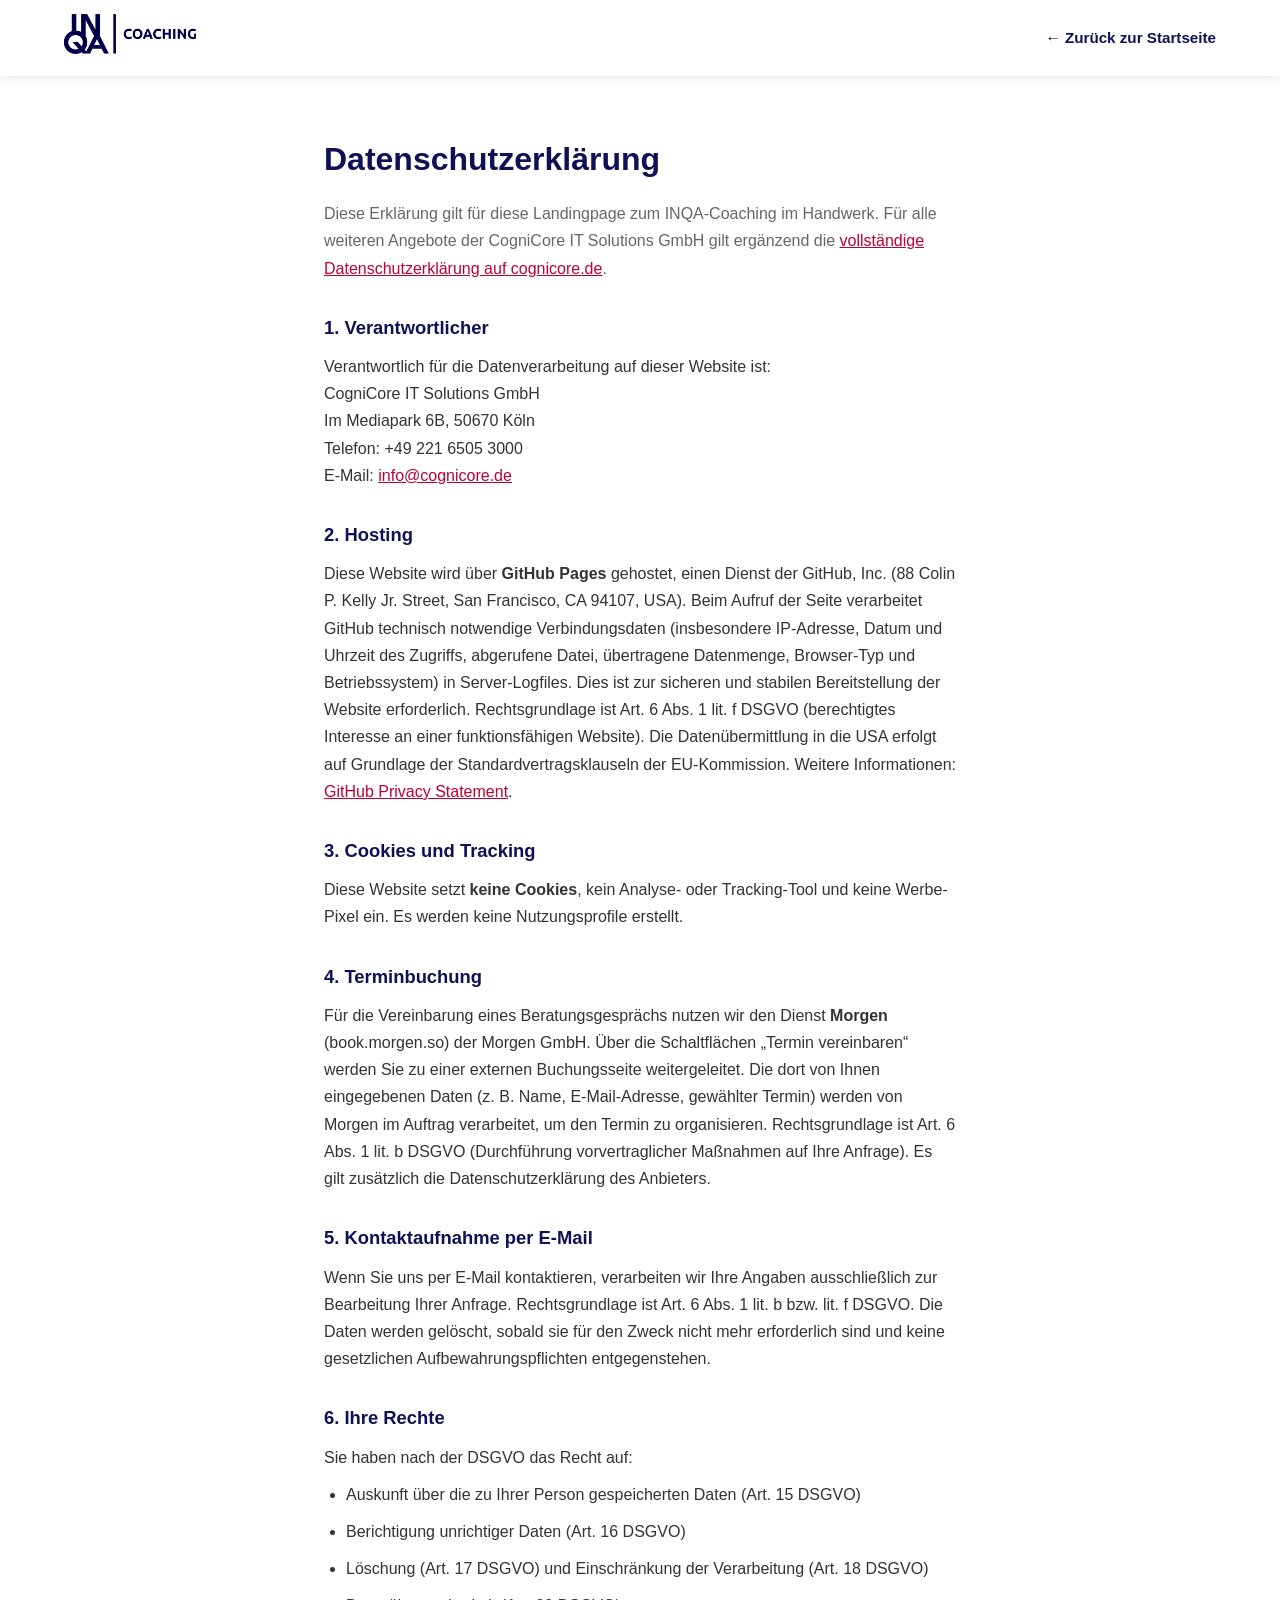
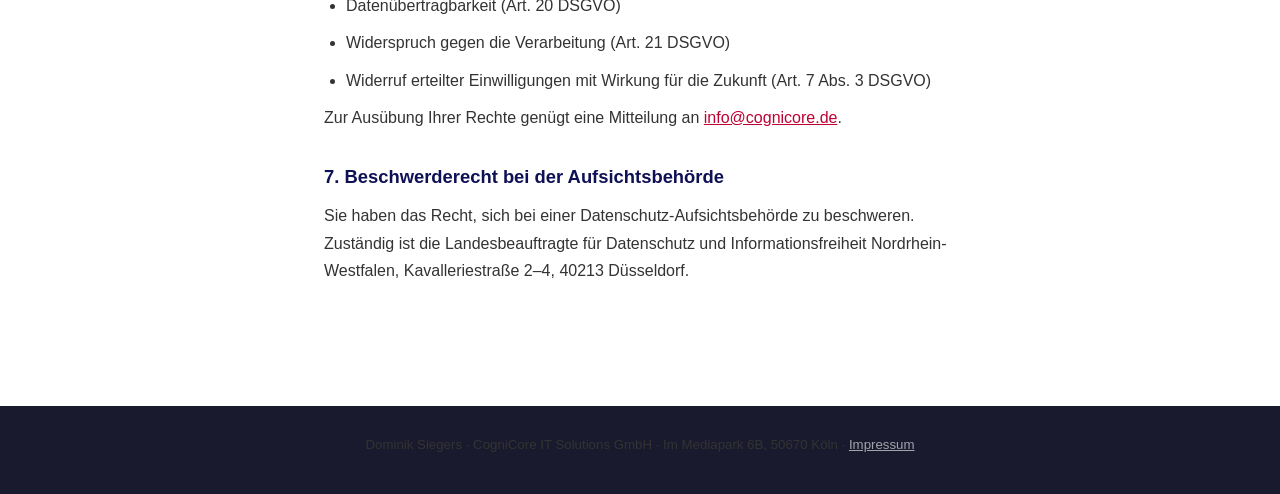
==== datenschutz.html @ ccffbb2c "Impressum + Datenschutz, Buchungslink (morgen.so), Custom-Domain handwerk.cognicore.de Co-Authored-B" ====
<!DOCTYPE html>
<html lang="de">
<head>
  <meta charset="UTF-8">
  <meta name="viewport" content="width=device-width, initial-scale=1.0">
  <title>Datenschutz | INQA-Coaching im Handwerk – CogniCore</title>
  <meta name="robots" content="noindex">
  <style>
    :root { --red:#BE0032; --navy:#0F1155; --gray:#F4F4F6; --text:#1A1A2E; }
    * { box-sizing:border-box; margin:0; padding:0; }
    body { font-family:'Segoe UI',Arial,sans-serif; color:var(--text); background:#fff; line-height:1.7; }
    nav { display:flex; align-items:center; justify-content:space-between; padding:14px 5%; box-shadow:0 2px 12px rgba(0,0,0,.1); position:sticky; top:0; background:#fff; z-index:100; }
    nav img { height:40px; }
    nav a { color:var(--navy); text-decoration:none; font-weight:600; font-size:.95rem; }
    .wrap { max-width:760px; margin:0 auto; padding:56px 5% 72px; }
    h1 { font-size:2rem; font-weight:800; color:var(--navy); margin-bottom:14px; }
    h2 { font-size:1.15rem; font-weight:700; color:var(--navy); margin:30px 0 10px; }
    p, li { margin-bottom:10px; color:#333; }
    ul { padding-left:22px; }
    a { color:var(--red); }
    .intro { color:#666; margin-bottom:8px; }
    footer { background:#1a1a2e; color:rgba(255,255,255,.6); padding:28px 5%; text-align:center; font-size:.83rem; margin-top:40px; }
    footer a { color:rgba(255,255,255,.6); }
  </style>
</head>
<body>
<nav>
  <a href="index.html"><img src="assets/logos/inqa-coaching-logo.png" alt="INQA Coaching"></a>
  <a href="index.html">← Zurück zur Startseite</a>
</nav>

<div class="wrap">
  <h1>Datenschutzerklärung</h1>
  <p class="intro">Diese Erklärung gilt für diese Landingpage zum INQA-Coaching im Handwerk.
  Für alle weiteren Angebote der CogniCore IT Solutions GmbH gilt ergänzend die
  <a href="https://cognicore.de/datenschutzerklaerung" target="_blank">vollständige Datenschutzerklärung auf cognicore.de</a>.</p>

  <h2>1. Verantwortlicher</h2>
  <p>Verantwortlich für die Datenverarbeitung auf dieser Website ist:<br>
  CogniCore IT Solutions GmbH<br>
  Im Mediapark 6B, 50670 Köln<br>
  Telefon: +49 221 6505 3000<br>
  E-Mail: <a href="mailto:info@cognicore.de">info@cognicore.de</a></p>

  <h2>2. Hosting</h2>
  <p>Diese Website wird über <strong>GitHub Pages</strong> gehostet, einen Dienst der
  GitHub, Inc. (88 Colin P. Kelly Jr. Street, San Francisco, CA 94107, USA). Beim Aufruf
  der Seite verarbeitet GitHub technisch notwendige Verbindungsdaten (insbesondere
  IP-Adresse, Datum und Uhrzeit des Zugriffs, abgerufene Datei, übertragene Datenmenge,
  Browser-Typ und Betriebssystem) in Server-Logfiles. Dies ist zur sicheren und stabilen
  Bereitstellung der Website erforderlich. Rechtsgrundlage ist Art. 6 Abs. 1 lit. f DSGVO
  (berechtigtes Interesse an einer funktionsfähigen Website). Die Datenübermittlung in die
  USA erfolgt auf Grundlage der Standardvertragsklauseln der EU-Kommission. Weitere
  Informationen: <a href="https://docs.github.com/en/site-policy/privacy-policies/github-general-privacy-statement" target="_blank">GitHub Privacy Statement</a>.</p>

  <h2>3. Cookies und Tracking</h2>
  <p>Diese Website setzt <strong>keine Cookies</strong>, kein Analyse- oder Tracking-Tool
  und keine Werbe-Pixel ein. Es werden keine Nutzungsprofile erstellt.</p>

  <h2>4. Terminbuchung</h2>
  <p>Für die Vereinbarung eines Beratungsgesprächs nutzen wir den Dienst
  <strong>Morgen</strong> (book.morgen.so) der Morgen GmbH. Über die Schaltflächen
  „Termin vereinbaren“ werden Sie zu einer externen Buchungsseite weitergeleitet. Die
  dort von Ihnen eingegebenen Daten (z. B. Name, E-Mail-Adresse, gewählter Termin)
  werden von Morgen im Auftrag verarbeitet, um den Termin zu organisieren.
  Rechtsgrundlage ist Art. 6 Abs. 1 lit. b DSGVO (Durchführung vorvertraglicher
  Maßnahmen auf Ihre Anfrage). Es gilt zusätzlich die Datenschutzerklärung des Anbieters.</p>

  <h2>5. Kontaktaufnahme per E-Mail</h2>
  <p>Wenn Sie uns per E-Mail kontaktieren, verarbeiten wir Ihre Angaben ausschließlich
  zur Bearbeitung Ihrer Anfrage. Rechtsgrundlage ist Art. 6 Abs. 1 lit. b bzw. lit. f
  DSGVO. Die Daten werden gelöscht, sobald sie für den Zweck nicht mehr erforderlich
  sind und keine gesetzlichen Aufbewahrungspflichten entgegenstehen.</p>

  <h2>6. Ihre Rechte</h2>
  <p>Sie haben nach der DSGVO das Recht auf:</p>
  <ul>
    <li>Auskunft über die zu Ihrer Person gespeicherten Daten (Art. 15 DSGVO)</li>
    <li>Berichtigung unrichtiger Daten (Art. 16 DSGVO)</li>
    <li>Löschung (Art. 17 DSGVO) und Einschränkung der Verarbeitung (Art. 18 DSGVO)</li>
    <li>Datenübertragbarkeit (Art. 20 DSGVO)</li>
    <li>Widerspruch gegen die Verarbeitung (Art. 21 DSGVO)</li>
    <li>Widerruf erteilter Einwilligungen mit Wirkung für die Zukunft (Art. 7 Abs. 3 DSGVO)</li>
  </ul>
  <p>Zur Ausübung Ihrer Rechte genügt eine Mitteilung an
  <a href="mailto:info@cognicore.de">info@cognicore.de</a>.</p>

  <h2>7. Beschwerderecht bei der Aufsichtsbehörde</h2>
  <p>Sie haben das Recht, sich bei einer Datenschutz-Aufsichtsbehörde zu beschweren.
  Zuständig ist die Landesbeauftragte für Datenschutz und Informationsfreiheit
  Nordrhein-Westfalen, Kavalleriestraße 2–4, 40213 Düsseldorf.</p>
</div>

<footer>
  <p>Dominik Siegers · CogniCore IT Solutions GmbH · Im Mediapark 6B, 50670 Köln ·
  <a href="impressum.html">Impressum</a></p>
</footer>
</body>
</html>
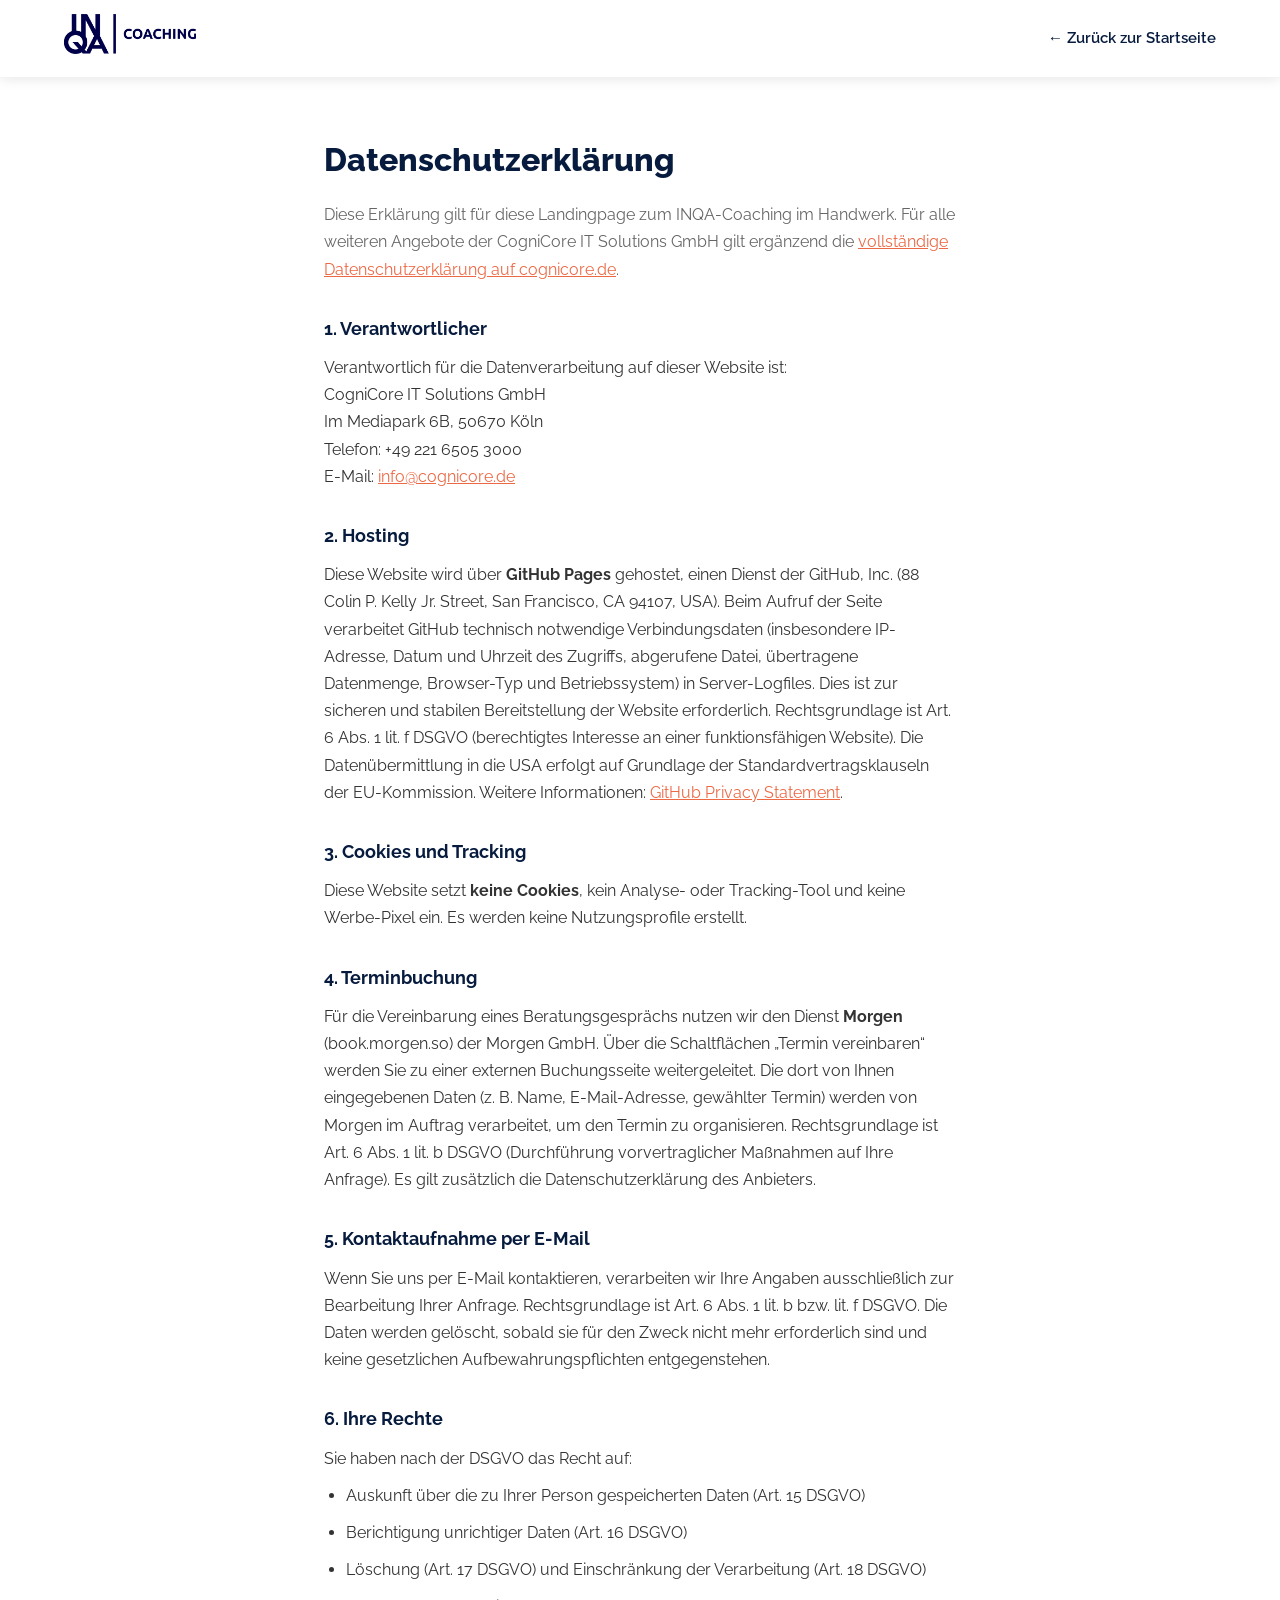
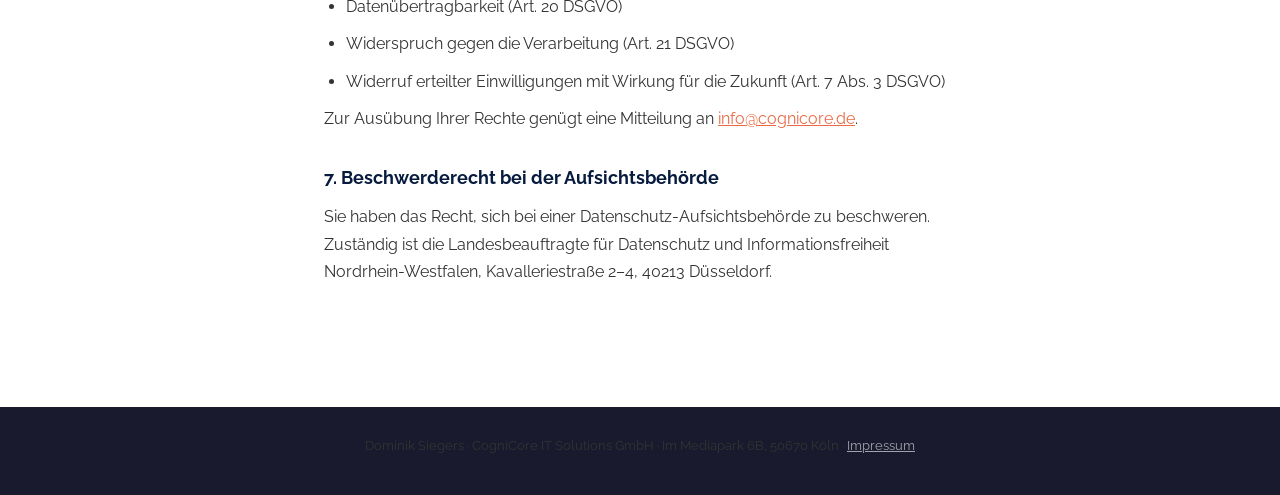
==== commit b2a0ed5b: "Rebrand auf CogniCore-CI: Raleway (self-hosted), Navy #071B3E, Korall-Akzent #EC6945 Co-Authored-By:" ====
--- a/datenschutz.html
+++ b/datenschutz.html
@@ -6,9 +6,10 @@
   <title>Datenschutz | INQA-Coaching im Handwerk – CogniCore</title>
   <meta name="robots" content="noindex">
   <style>
-    :root { --red:#BE0032; --navy:#0F1155; --gray:#F4F4F6; --text:#1A1A2E; }
+    @font-face { font-family:'Raleway'; src:url('assets/fonts/raleway.woff2') format('woff2'); font-weight:100 900; font-display:swap; }
+    :root { --red:#EC6945; --navy:#071B3E; --gray:#F4F4F6; --text:#363636; }
     * { box-sizing:border-box; margin:0; padding:0; }
-    body { font-family:'Segoe UI',Arial,sans-serif; color:var(--text); background:#fff; line-height:1.7; }
+    body { font-family:'Raleway','Segoe UI',Arial,sans-serif; color:var(--text); background:#fff; line-height:1.7; }
     nav { display:flex; align-items:center; justify-content:space-between; padding:14px 5%; box-shadow:0 2px 12px rgba(0,0,0,.1); position:sticky; top:0; background:#fff; z-index:100; }
     nav img { height:40px; }
     nav a { color:var(--navy); text-decoration:none; font-weight:600; font-size:.95rem; }
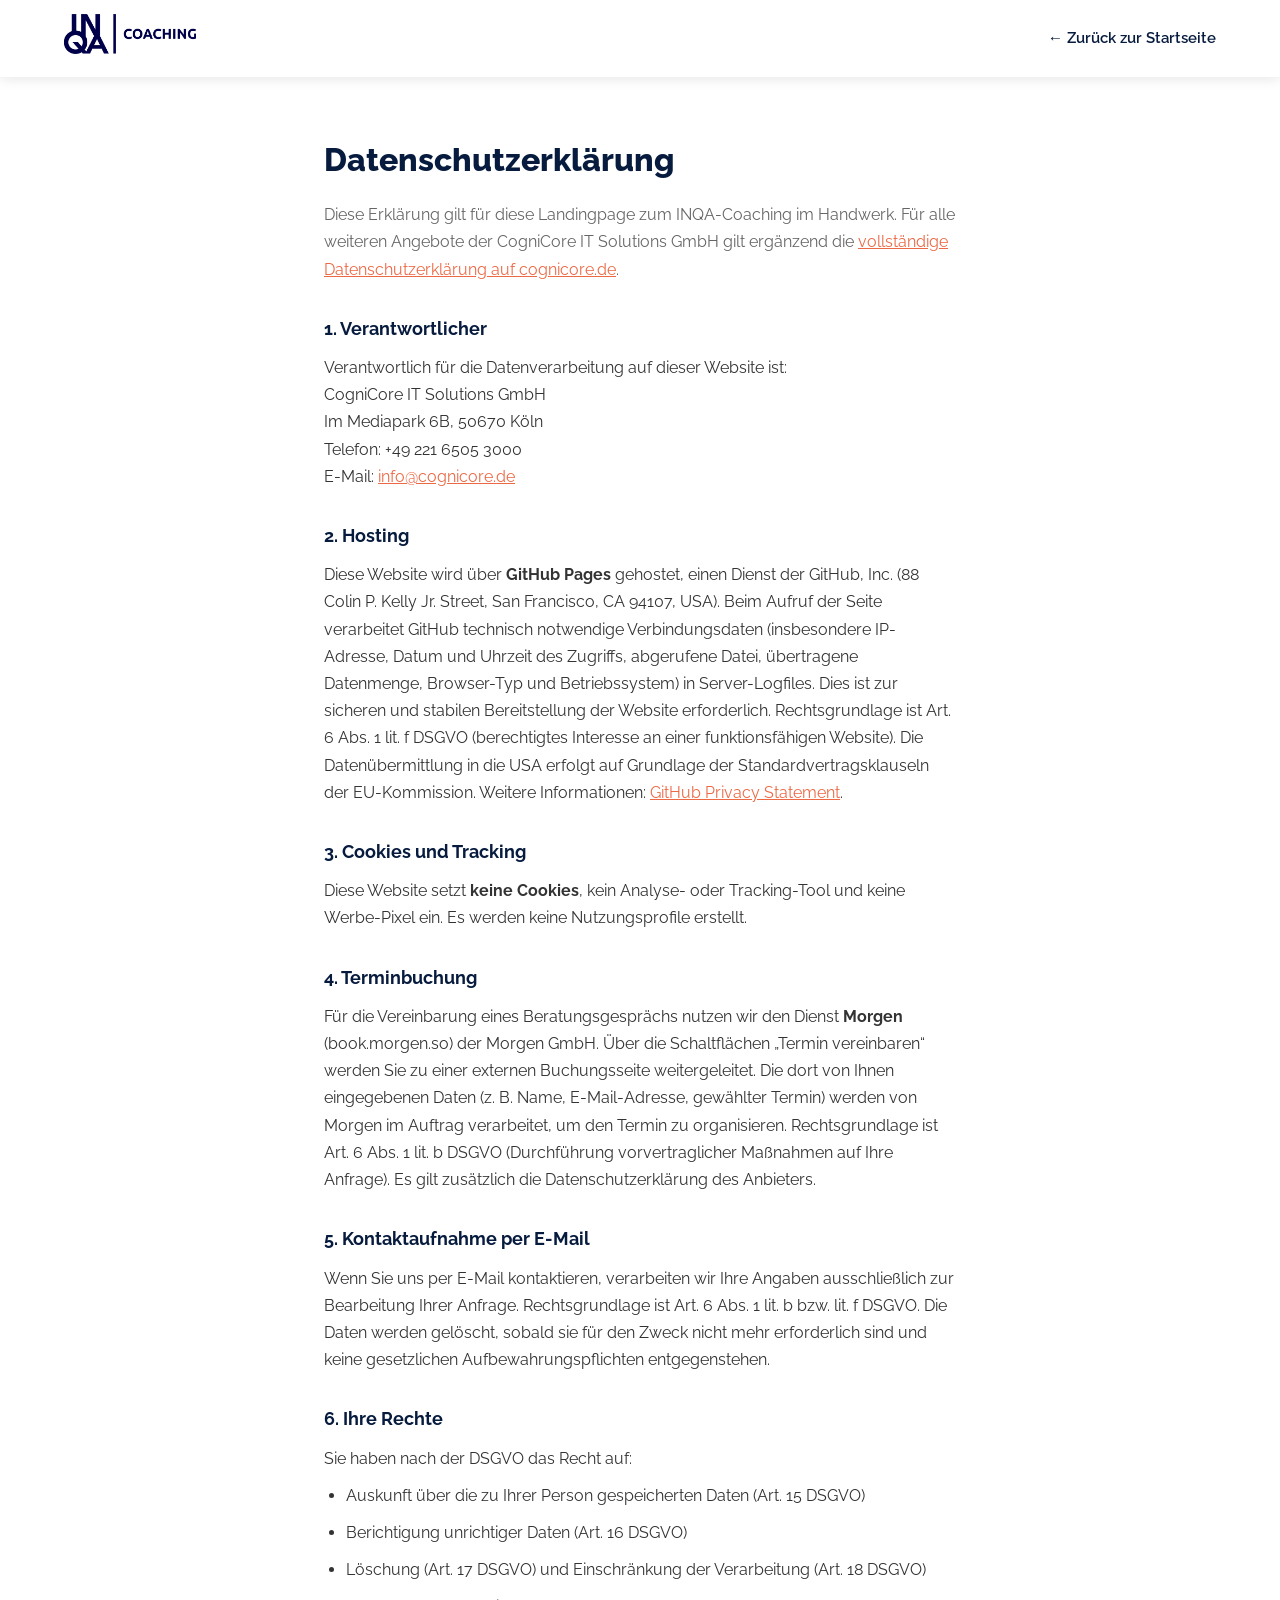
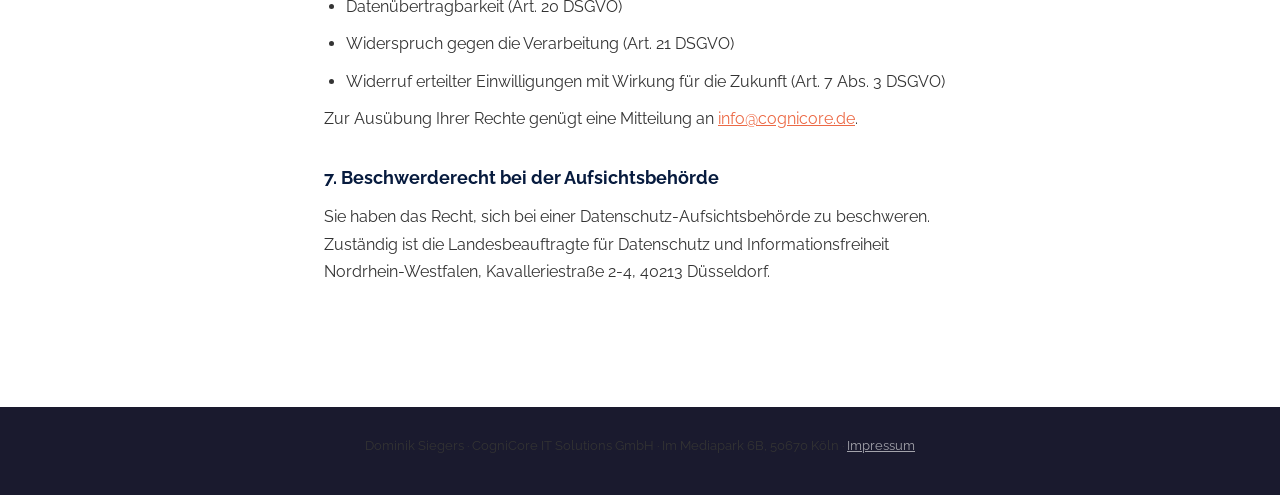
==== commit 2c5db3f9: "Halbgeviertstriche entfernt, kontextgerecht durch Doppelpunkt/Komma/Punkt ersetzt" ====
--- a/datenschutz.html
+++ b/datenschutz.html
@@ -3,7 +3,7 @@
 <head>
   <meta charset="UTF-8">
   <meta name="viewport" content="width=device-width, initial-scale=1.0">
-  <title>Datenschutz | INQA-Coaching im Handwerk – CogniCore</title>
+  <title>Datenschutz | INQA-Coaching im Handwerk · CogniCore</title>
   <meta name="robots" content="noindex">
   <style>
     @font-face { font-family:'Raleway'; src:url('assets/fonts/raleway.woff2') format('woff2'); font-weight:100 900; font-display:swap; }
@@ -89,7 +89,7 @@
   <h2>7. Beschwerderecht bei der Aufsichtsbehörde</h2>
   <p>Sie haben das Recht, sich bei einer Datenschutz-Aufsichtsbehörde zu beschweren.
   Zuständig ist die Landesbeauftragte für Datenschutz und Informationsfreiheit
-  Nordrhein-Westfalen, Kavalleriestraße 2–4, 40213 Düsseldorf.</p>
+  Nordrhein-Westfalen, Kavalleriestraße 2-4, 40213 Düsseldorf.</p>
 </div>
 
 <footer>
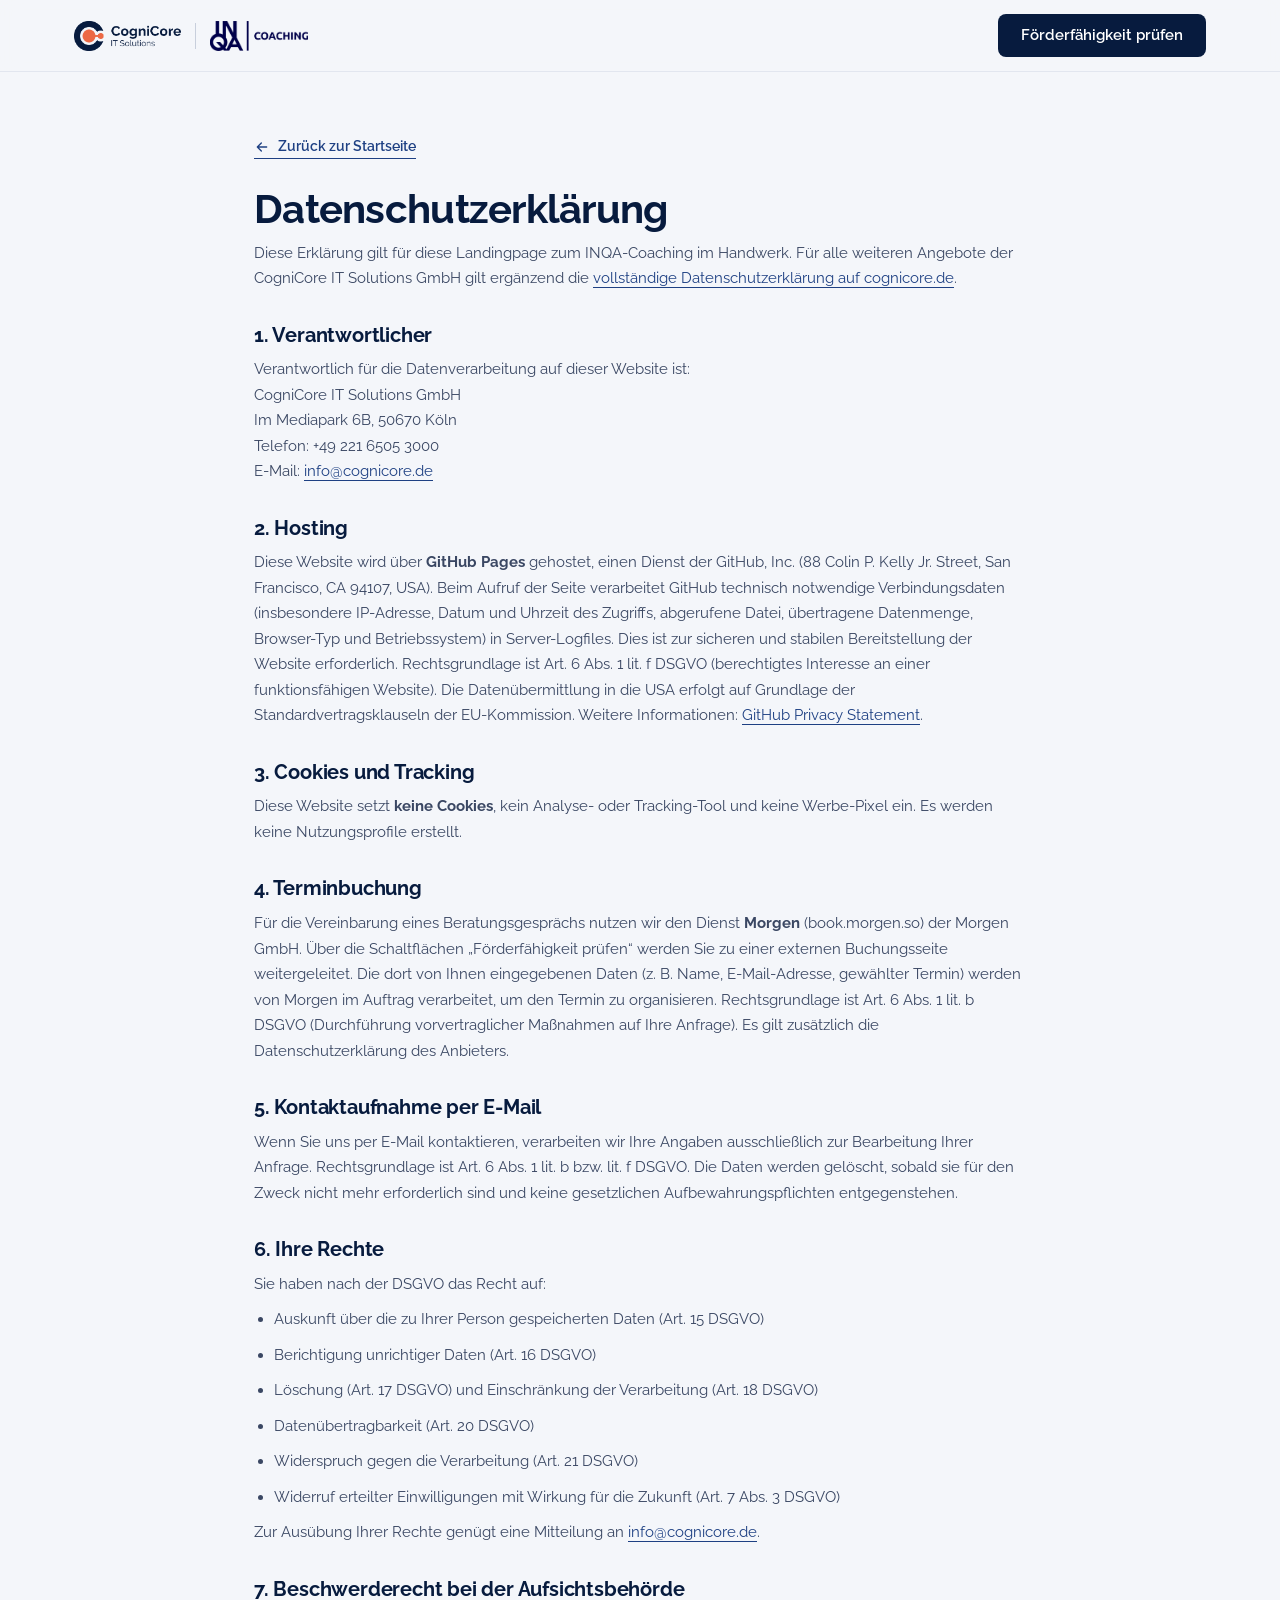
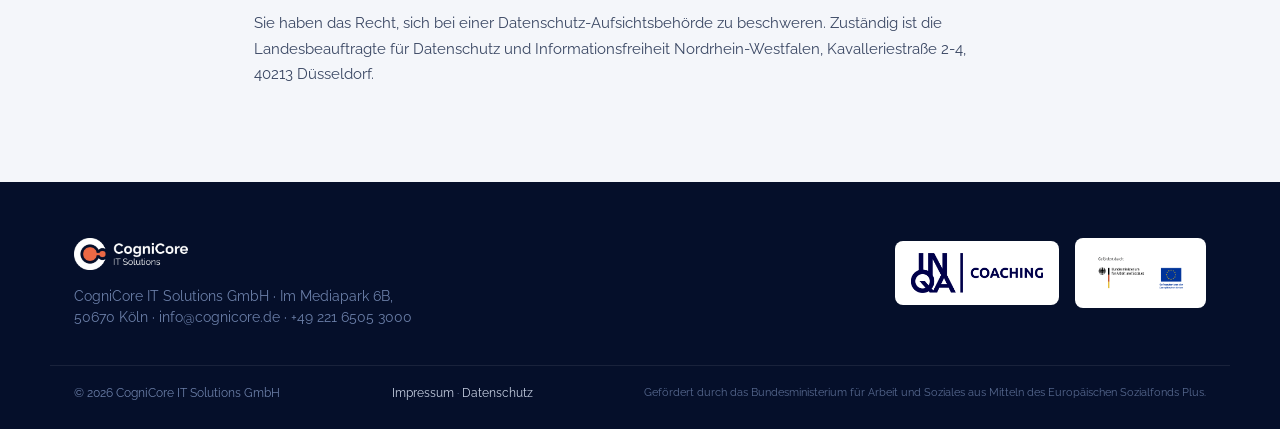
==== commit e18ef246: "Impressum & Datenschutz auf finales Design umgestellt (geteilte Stylesheets, gemeinsame Nav + Footer" ====
--- a/datenschutz.html
+++ b/datenschutz.html
@@ -5,96 +5,109 @@
   <meta name="viewport" content="width=device-width, initial-scale=1.0">
   <title>Datenschutz | INQA-Coaching im Handwerk · CogniCore</title>
   <meta name="robots" content="noindex">
-  <style>
-    @font-face { font-family:'Raleway'; src:url('assets/fonts/raleway.woff2') format('woff2'); font-weight:100 900; font-display:swap; }
-    :root { --red:#EC6945; --navy:#071B3E; --gray:#F4F4F6; --text:#363636; }
-    * { box-sizing:border-box; margin:0; padding:0; }
-    body { font-family:'Raleway','Segoe UI',Arial,sans-serif; color:var(--text); background:#fff; line-height:1.7; }
-    nav { display:flex; align-items:center; justify-content:space-between; padding:14px 5%; box-shadow:0 2px 12px rgba(0,0,0,.1); position:sticky; top:0; background:#fff; z-index:100; }
-    nav img { height:40px; }
-    nav a { color:var(--navy); text-decoration:none; font-weight:600; font-size:.95rem; }
-    .wrap { max-width:760px; margin:0 auto; padding:56px 5% 72px; }
-    h1 { font-size:2rem; font-weight:800; color:var(--navy); margin-bottom:14px; }
-    h2 { font-size:1.15rem; font-weight:700; color:var(--navy); margin:30px 0 10px; }
-    p, li { margin-bottom:10px; color:#333; }
-    ul { padding-left:22px; }
-    a { color:var(--red); }
-    .intro { color:#666; margin-bottom:8px; }
-    footer { background:#1a1a2e; color:rgba(255,255,255,.6); padding:28px 5%; text-align:center; font-size:.83rem; margin-top:40px; }
-    footer a { color:rgba(255,255,255,.6); }
-  </style>
+  <link rel="stylesheet" href="cc-tokens.css">
+  <link rel="stylesheet" href="styles.css">
 </head>
 <body>
-<nav>
-  <a href="index.html"><img src="assets/logos/inqa-coaching-logo.png" alt="INQA Coaching"></a>
-  <a href="index.html">← Zurück zur Startseite</a>
-</nav>
 
-<div class="wrap">
-  <h1>Datenschutzerklärung</h1>
-  <p class="intro">Diese Erklärung gilt für diese Landingpage zum INQA-Coaching im Handwerk.
-  Für alle weiteren Angebote der CogniCore IT Solutions GmbH gilt ergänzend die
-  <a href="https://cognicore.de/datenschutzerklaerung" target="_blank">vollständige Datenschutzerklärung auf cognicore.de</a>.</p>
+<!-- NAV -->
+<header class="nav">
+  <div class="nav__inner">
+    <a class="nav__brand" href="index.html" style="text-decoration:none;border:0;">
+      <img class="logo" src="assets/logos/cognicore-logo.png" alt="CogniCore IT Solutions">
+      <span class="sep"></span>
+      <img class="inqa" src="assets/logos/inqa-coaching-logo.png" alt="INQA Coaching">
+    </a>
+    <a href="https://book.morgen.so/dominiksiegers/20min" class="btn btn--primary" target="_blank" rel="noopener">Förderfähigkeit prüfen</a>
+  </div>
+</header>
 
-  <h2>1. Verantwortlicher</h2>
-  <p>Verantwortlich für die Datenverarbeitung auf dieser Website ist:<br>
-  CogniCore IT Solutions GmbH<br>
-  Im Mediapark 6B, 50670 Köln<br>
-  Telefon: +49 221 6505 3000<br>
-  E-Mail: <a href="mailto:info@cognicore.de">info@cognicore.de</a></p>
+<main class="section--surface">
+  <div class="legal">
+    <a href="index.html" class="legal__back">
+      <svg style="width:16px;height:16px" viewBox="0 0 24 24" fill="none" stroke="currentColor" stroke-width="2" stroke-linecap="round" stroke-linejoin="round"><path d="M19 12H5M11 6l-6 6 6 6"/></svg>
+      Zurück zur Startseite
+    </a>
+    <h1 style="margin-top:24px;">Datenschutzerklärung</h1>
+    <p class="legal__intro">Diese Erklärung gilt für diese Landingpage zum INQA-Coaching im Handwerk. Für alle weiteren Angebote der CogniCore IT Solutions GmbH gilt ergänzend die <a href="https://cognicore.de/datenschutzerklaerung" target="_blank" rel="noopener">vollständige Datenschutzerklärung auf cognicore.de</a>.</p>
 
-  <h2>2. Hosting</h2>
-  <p>Diese Website wird über <strong>GitHub Pages</strong> gehostet, einen Dienst der
-  GitHub, Inc. (88 Colin P. Kelly Jr. Street, San Francisco, CA 94107, USA). Beim Aufruf
-  der Seite verarbeitet GitHub technisch notwendige Verbindungsdaten (insbesondere
-  IP-Adresse, Datum und Uhrzeit des Zugriffs, abgerufene Datei, übertragene Datenmenge,
-  Browser-Typ und Betriebssystem) in Server-Logfiles. Dies ist zur sicheren und stabilen
-  Bereitstellung der Website erforderlich. Rechtsgrundlage ist Art. 6 Abs. 1 lit. f DSGVO
-  (berechtigtes Interesse an einer funktionsfähigen Website). Die Datenübermittlung in die
-  USA erfolgt auf Grundlage der Standardvertragsklauseln der EU-Kommission. Weitere
-  Informationen: <a href="https://docs.github.com/en/site-policy/privacy-policies/github-general-privacy-statement" target="_blank">GitHub Privacy Statement</a>.</p>
+    <h2>1. Verantwortlicher</h2>
+    <p>Verantwortlich für die Datenverarbeitung auf dieser Website ist:<br>
+    CogniCore IT Solutions GmbH<br>
+    Im Mediapark 6B, 50670 Köln<br>
+    Telefon: +49 221 6505 3000<br>
+    E-Mail: <a href="mailto:info@cognicore.de">info@cognicore.de</a></p>
 
-  <h2>3. Cookies und Tracking</h2>
-  <p>Diese Website setzt <strong>keine Cookies</strong>, kein Analyse- oder Tracking-Tool
-  und keine Werbe-Pixel ein. Es werden keine Nutzungsprofile erstellt.</p>
+    <h2>2. Hosting</h2>
+    <p>Diese Website wird über <strong>GitHub Pages</strong> gehostet, einen Dienst der
+    GitHub, Inc. (88 Colin P. Kelly Jr. Street, San Francisco, CA 94107, USA). Beim Aufruf
+    der Seite verarbeitet GitHub technisch notwendige Verbindungsdaten (insbesondere
+    IP-Adresse, Datum und Uhrzeit des Zugriffs, abgerufene Datei, übertragene Datenmenge,
+    Browser-Typ und Betriebssystem) in Server-Logfiles. Dies ist zur sicheren und stabilen
+    Bereitstellung der Website erforderlich. Rechtsgrundlage ist Art. 6 Abs. 1 lit. f DSGVO
+    (berechtigtes Interesse an einer funktionsfähigen Website). Die Datenübermittlung in die
+    USA erfolgt auf Grundlage der Standardvertragsklauseln der EU-Kommission. Weitere
+    Informationen: <a href="https://docs.github.com/en/site-policy/privacy-policies/github-general-privacy-statement" target="_blank" rel="noopener">GitHub Privacy Statement</a>.</p>
 
-  <h2>4. Terminbuchung</h2>
-  <p>Für die Vereinbarung eines Beratungsgesprächs nutzen wir den Dienst
-  <strong>Morgen</strong> (book.morgen.so) der Morgen GmbH. Über die Schaltflächen
-  „Termin vereinbaren“ werden Sie zu einer externen Buchungsseite weitergeleitet. Die
-  dort von Ihnen eingegebenen Daten (z. B. Name, E-Mail-Adresse, gewählter Termin)
-  werden von Morgen im Auftrag verarbeitet, um den Termin zu organisieren.
-  Rechtsgrundlage ist Art. 6 Abs. 1 lit. b DSGVO (Durchführung vorvertraglicher
-  Maßnahmen auf Ihre Anfrage). Es gilt zusätzlich die Datenschutzerklärung des Anbieters.</p>
+    <h2>3. Cookies und Tracking</h2>
+    <p>Diese Website setzt <strong>keine Cookies</strong>, kein Analyse- oder Tracking-Tool
+    und keine Werbe-Pixel ein. Es werden keine Nutzungsprofile erstellt.</p>
 
-  <h2>5. Kontaktaufnahme per E-Mail</h2>
-  <p>Wenn Sie uns per E-Mail kontaktieren, verarbeiten wir Ihre Angaben ausschließlich
-  zur Bearbeitung Ihrer Anfrage. Rechtsgrundlage ist Art. 6 Abs. 1 lit. b bzw. lit. f
-  DSGVO. Die Daten werden gelöscht, sobald sie für den Zweck nicht mehr erforderlich
-  sind und keine gesetzlichen Aufbewahrungspflichten entgegenstehen.</p>
+    <h2>4. Terminbuchung</h2>
+    <p>Für die Vereinbarung eines Beratungsgesprächs nutzen wir den Dienst
+    <strong>Morgen</strong> (book.morgen.so) der Morgen GmbH. Über die Schaltflächen
+    „Förderfähigkeit prüfen“ werden Sie zu einer externen Buchungsseite weitergeleitet. Die
+    dort von Ihnen eingegebenen Daten (z. B. Name, E-Mail-Adresse, gewählter Termin)
+    werden von Morgen im Auftrag verarbeitet, um den Termin zu organisieren.
+    Rechtsgrundlage ist Art. 6 Abs. 1 lit. b DSGVO (Durchführung vorvertraglicher
+    Maßnahmen auf Ihre Anfrage). Es gilt zusätzlich die Datenschutzerklärung des Anbieters.</p>
 
-  <h2>6. Ihre Rechte</h2>
-  <p>Sie haben nach der DSGVO das Recht auf:</p>
-  <ul>
-    <li>Auskunft über die zu Ihrer Person gespeicherten Daten (Art. 15 DSGVO)</li>
-    <li>Berichtigung unrichtiger Daten (Art. 16 DSGVO)</li>
-    <li>Löschung (Art. 17 DSGVO) und Einschränkung der Verarbeitung (Art. 18 DSGVO)</li>
-    <li>Datenübertragbarkeit (Art. 20 DSGVO)</li>
-    <li>Widerspruch gegen die Verarbeitung (Art. 21 DSGVO)</li>
-    <li>Widerruf erteilter Einwilligungen mit Wirkung für die Zukunft (Art. 7 Abs. 3 DSGVO)</li>
-  </ul>
-  <p>Zur Ausübung Ihrer Rechte genügt eine Mitteilung an
-  <a href="mailto:info@cognicore.de">info@cognicore.de</a>.</p>
+    <h2>5. Kontaktaufnahme per E-Mail</h2>
+    <p>Wenn Sie uns per E-Mail kontaktieren, verarbeiten wir Ihre Angaben ausschließlich
+    zur Bearbeitung Ihrer Anfrage. Rechtsgrundlage ist Art. 6 Abs. 1 lit. b bzw. lit. f
+    DSGVO. Die Daten werden gelöscht, sobald sie für den Zweck nicht mehr erforderlich
+    sind und keine gesetzlichen Aufbewahrungspflichten entgegenstehen.</p>
 
-  <h2>7. Beschwerderecht bei der Aufsichtsbehörde</h2>
-  <p>Sie haben das Recht, sich bei einer Datenschutz-Aufsichtsbehörde zu beschweren.
-  Zuständig ist die Landesbeauftragte für Datenschutz und Informationsfreiheit
-  Nordrhein-Westfalen, Kavalleriestraße 2-4, 40213 Düsseldorf.</p>
-</div>
+    <h2>6. Ihre Rechte</h2>
+    <p>Sie haben nach der DSGVO das Recht auf:</p>
+    <ul>
+      <li>Auskunft über die zu Ihrer Person gespeicherten Daten (Art. 15 DSGVO)</li>
+      <li>Berichtigung unrichtiger Daten (Art. 16 DSGVO)</li>
+      <li>Löschung (Art. 17 DSGVO) und Einschränkung der Verarbeitung (Art. 18 DSGVO)</li>
+      <li>Datenübertragbarkeit (Art. 20 DSGVO)</li>
+      <li>Widerspruch gegen die Verarbeitung (Art. 21 DSGVO)</li>
+      <li>Widerruf erteilter Einwilligungen mit Wirkung für die Zukunft (Art. 7 Abs. 3 DSGVO)</li>
+    </ul>
+    <p>Zur Ausübung Ihrer Rechte genügt eine Mitteilung an
+    <a href="mailto:info@cognicore.de">info@cognicore.de</a>.</p>
 
-<footer>
-  <p>Dominik Siegers · CogniCore IT Solutions GmbH · Im Mediapark 6B, 50670 Köln ·
-  <a href="impressum.html">Impressum</a></p>
+    <h2>7. Beschwerderecht bei der Aufsichtsbehörde</h2>
+    <p>Sie haben das Recht, sich bei einer Datenschutz-Aufsichtsbehörde zu beschweren.
+    Zuständig ist die Landesbeauftragte für Datenschutz und Informationsfreiheit
+    Nordrhein-Westfalen, Kavalleriestraße 2-4, 40213 Düsseldorf.</p>
+  </div>
+</main>
+
+<!-- FOOTER -->
+<footer class="foot">
+  <div class="wrap">
+    <div class="foot__inner">
+      <div class="foot__brand">
+        <img src="assets/logos/cognicore-logo-white.png" alt="CogniCore IT Solutions">
+        <p>CogniCore IT Solutions GmbH · Im Mediapark 6B, 50670 Köln · <a href="mailto:info@cognicore.de" style="color:inherit;border:0;">info@cognicore.de</a> · +49 221 6505 3000</p>
+      </div>
+      <div class="foot__logos">
+        <div class="foot__chip"><img src="assets/logos/inqa-coaching-logo.png" alt="INQA Coaching"></div>
+        <div class="foot__chip foot__chip--bmas"><img src="assets/logos/bmas-foerderlogo.png" alt="Gefördert durch das Bundesministerium für Arbeit und Soziales, kofinanziert von der Europäischen Union"></div>
+      </div>
+    </div>
+  </div>
+  <div class="foot__legal">
+    <span>© 2026 CogniCore IT Solutions GmbH</span>
+    <span><a href="impressum.html">Impressum</a> · <a href="datenschutz.html">Datenschutz</a></span>
+    <span class="sub">Gefördert durch das Bundesministerium für Arbeit und Soziales aus Mitteln des Europäischen Sozialfonds Plus.</span>
+  </div>
 </footer>
+
 </body>
 </html>
--- a/cc-tokens.css
+++ b/cc-tokens.css
@@ -0,0 +1,221 @@
+/* =========================================================
+   CogniCore IT Solutions — Design Tokens
+   Source: CCIT Corporate Design (2024) + brand notes
+   ========================================================= */
+
+/* Brand font — Raleway (variable, supplied by client). */
+@font-face {
+  font-family: 'Raleway';
+  src: url('assets/fonts/raleway.woff2') format('woff2');
+  font-weight: 100 900;
+  font-style: normal;
+  font-display: swap;
+}
+
+:root {
+  /* ---------- Brand colors (from Corporate Guide) ---------- */
+  --cc-blue:        #071B3E; /* "Blau"   — primary, dominant */
+  --cc-blue-deep:   #050F2A; /* darker shade for layering */
+  --cc-blue-700:    #0E2A5C;
+  --cc-blue-500:    #1E4083;
+  --cc-blue-300:    #6B7FA8;
+  --cc-blue-100:    #C7D0E2;
+
+  --cc-orange:      #EC6945; /* "Orange" — accent, highlights only */
+  --cc-orange-600:  #D9542F;
+  --cc-orange-300:  #F4A287;
+  --cc-orange-100:  #FBDDD0;
+
+  --cc-beige:       #F9EBD9; /* "Beige"  — soft surface accents */
+  --cc-beige-200:   #FCF4E9;
+
+  --cc-green:       #4A7B52; /* "Grün"   — success / secondary tag */
+  --cc-green-200:   #B7CDB9;
+
+  /* ---------- Neutrals ---------- */
+  --cc-bg:          #F4F6FA; /* Background light (per brief) */
+  --cc-bg-soft:     #FFFFFF;
+  --cc-surface:     #FFFFFF;
+  --cc-surface-2:   #F4F6FA;
+  --cc-line:        #E2E6EF;
+  --cc-line-strong: #C8CFDC;
+
+  --cc-fg-1:        #071B3E;  /* primary text = navy */
+  --cc-fg-2:        #3A4763;  /* secondary text */
+  --cc-fg-3:        #6B7587;  /* tertiary / meta */
+  --cc-fg-on-blue:  #FFFFFF;
+  --cc-fg-on-blue-2:#C7D0E2;
+
+  /* ---------- Semantic ---------- */
+  --cc-success:     var(--cc-green);
+  --cc-warning:     #C77A1F;
+  --cc-danger:      #B23A2A;
+  --cc-info:        var(--cc-blue-500);
+  --cc-focus-ring:  rgba(236,105,69,.45);
+
+  /* ---------- Type ---------- */
+  /* Brand book lists Raleway (Bold, Regular). User brief says
+     Calibri for office/long-form. Web defaults to Raleway with
+     Calibri fallback, then system. */
+  --cc-font-display: 'Raleway', 'Calibri', system-ui, -apple-system, 'Segoe UI', sans-serif;
+  --cc-font-body:    'Raleway', 'Calibri', system-ui, -apple-system, 'Segoe UI', sans-serif;
+  --cc-font-mono:    ui-monospace, 'JetBrains Mono', 'SF Mono', Menlo, Consolas, monospace;
+
+  /* Office / document mode (Calibri only) */
+  --cc-font-office:  'Calibri', 'Carlito', system-ui, sans-serif;
+
+  /* Type scale — geared to 16px root */
+  --cc-fs-display: 56px;  --cc-lh-display: 1.05;  --cc-tr-display: -0.02em;
+  --cc-fs-h1:      40px;  --cc-lh-h1:      1.10;  --cc-tr-h1:      -0.015em;
+  --cc-fs-h2:      30px;  --cc-lh-h2:      1.18;  --cc-tr-h2:      -0.01em;
+  --cc-fs-h3:      22px;  --cc-lh-h3:      1.25;  --cc-tr-h3:       0;
+  --cc-fs-h4:      18px;  --cc-lh-h4:      1.30;
+  --cc-fs-body:    16px;  --cc-lh-body:    1.55;
+  --cc-fs-small:   14px;  --cc-lh-small:   1.50;
+  --cc-fs-meta:    12px;  --cc-lh-meta:    1.40;
+  --cc-tracking-eyebrow: 0.12em;
+
+  /* Weights */
+  --cc-w-light:    300;
+  --cc-w-regular:  400;
+  --cc-w-medium:   500;
+  --cc-w-semi:     600;
+  --cc-w-bold:     700;
+
+  /* ---------- Spacing (4px base) ---------- */
+  --cc-s-1:  4px;
+  --cc-s-2:  8px;
+  --cc-s-3:  12px;
+  --cc-s-4:  16px;
+  --cc-s-5:  20px;
+  --cc-s-6:  24px;
+  --cc-s-8:  32px;
+  --cc-s-10: 40px;
+  --cc-s-12: 48px;
+  --cc-s-16: 64px;
+  --cc-s-20: 80px;
+
+  /* ---------- Radii ---------- */
+  --cc-r-xs: 2px;
+  --cc-r-sm: 4px;
+  --cc-r-md: 8px;
+  --cc-r-lg: 12px;
+  --cc-r-xl: 20px;
+  --cc-r-pill: 999px;
+
+  /* ---------- Borders ---------- */
+  --cc-border:        1px solid var(--cc-line);
+  --cc-border-strong: 1px solid var(--cc-line-strong);
+  --cc-border-blue:   1px solid var(--cc-blue);
+
+  /* ---------- Shadows (restrained, navy-tinted) ---------- */
+  --cc-shadow-1: 0 1px 2px rgba(7,27,62,.06), 0 1px 1px rgba(7,27,62,.04);
+  --cc-shadow-2: 0 4px 14px rgba(7,27,62,.08);
+  --cc-shadow-3: 0 12px 32px rgba(7,27,62,.12);
+  --cc-shadow-inset: inset 0 0 0 1px rgba(7,27,62,.06);
+
+  /* ---------- Motion ---------- */
+  --cc-ease-out:  cubic-bezier(.2,.7,.2,1);
+  --cc-ease-in-out: cubic-bezier(.4,0,.2,1);
+  --cc-dur-fast: 120ms;
+  --cc-dur-base: 200ms;
+  --cc-dur-slow: 360ms;
+}
+
+/* =========================================================
+   Semantic element styles — drop-in for prototypes
+   ========================================================= */
+
+html, body {
+  background: var(--cc-bg);
+  color: var(--cc-fg-1);
+  font-family: var(--cc-font-body);
+  font-size: var(--cc-fs-body);
+  line-height: var(--cc-lh-body);
+  font-weight: var(--cc-w-regular);
+  -webkit-font-smoothing: antialiased;
+  text-rendering: optimizeLegibility;
+}
+
+.cc-display, h1.cc-display {
+  font-family: var(--cc-font-display);
+  font-size: var(--cc-fs-display);
+  line-height: var(--cc-lh-display);
+  letter-spacing: var(--cc-tr-display);
+  font-weight: var(--cc-w-bold);
+  color: var(--cc-fg-1);
+}
+
+h1, .cc-h1 {
+  font-family: var(--cc-font-display);
+  font-size: var(--cc-fs-h1);
+  line-height: var(--cc-lh-h1);
+  letter-spacing: var(--cc-tr-h1);
+  font-weight: var(--cc-w-bold);
+  color: var(--cc-fg-1);
+  margin: 0 0 var(--cc-s-4);
+}
+
+h2, .cc-h2 {
+  font-family: var(--cc-font-display);
+  font-size: var(--cc-fs-h2);
+  line-height: var(--cc-lh-h2);
+  letter-spacing: var(--cc-tr-h2);
+  font-weight: var(--cc-w-bold);
+  color: var(--cc-fg-1);
+  margin: 0 0 var(--cc-s-3);
+}
+
+h3, .cc-h3 {
+  font-family: var(--cc-font-display);
+  font-size: var(--cc-fs-h3);
+  line-height: var(--cc-lh-h3);
+  font-weight: var(--cc-w-semi);
+  color: var(--cc-fg-1);
+  margin: 0 0 var(--cc-s-2);
+}
+
+h4, .cc-h4 {
+  font-size: var(--cc-fs-h4);
+  line-height: var(--cc-lh-h4);
+  font-weight: var(--cc-w-semi);
+  color: var(--cc-fg-1);
+  margin: 0 0 var(--cc-s-2);
+}
+
+p, .cc-p {
+  font-size: var(--cc-fs-body);
+  line-height: var(--cc-lh-body);
+  color: var(--cc-fg-2);
+  margin: 0 0 var(--cc-s-3);
+  text-wrap: pretty;
+}
+
+small, .cc-small {
+  font-size: var(--cc-fs-small);
+  line-height: var(--cc-lh-small);
+  color: var(--cc-fg-3);
+}
+
+.cc-eyebrow {
+  font-size: var(--cc-fs-meta);
+  letter-spacing: var(--cc-tracking-eyebrow);
+  text-transform: uppercase;
+  font-weight: var(--cc-w-semi);
+  color: var(--cc-orange);
+}
+
+code, kbd, pre, .cc-mono {
+  font-family: var(--cc-font-mono);
+  font-size: 0.92em;
+}
+
+a, .cc-link {
+  color: var(--cc-blue-500);
+  text-decoration: none;
+  border-bottom: 1px solid currentColor;
+  transition: color var(--cc-dur-fast) var(--cc-ease-out);
+}
+a:hover, .cc-link:hover { color: var(--cc-orange); }
+
+::selection { background: var(--cc-orange); color: #fff; }
--- a/styles.css
+++ b/styles.css
@@ -0,0 +1,304 @@
+/* =========================================================
+   INQA-Coaching Handwerk — CogniCore brand world
+   Builds on cc-tokens.css
+   ========================================================= */
+
+* { box-sizing: border-box; }
+body { margin: 0; background: var(--cc-bg); color: var(--cc-fg-1); }
+img { max-width: 100%; display: block; }
+.wrap { max-width: 1180px; margin: 0 auto; padding: 0 24px; }
+
+/* ---------- Buttons ---------- */
+.btn {
+  display: inline-flex; align-items: center; justify-content: center; gap: 8px;
+  padding: 13px 22px; border-radius: var(--cc-r-md);
+  font-family: var(--cc-font-display); font-weight: 600; font-size: 15px; line-height: 1;
+  border: 1px solid transparent; cursor: pointer; text-decoration: none;
+  transition: background var(--cc-dur-fast) var(--cc-ease-out),
+              border-color var(--cc-dur-fast) var(--cc-ease-out),
+              transform var(--cc-dur-fast) var(--cc-ease-out);
+}
+.btn:active { transform: translateY(1px); }
+/* halte die Button-Schrift weiß, auch gegen die globale a:hover-Regel des Design-Systems */
+.btn--primary, .btn--accent, .btn--ghost-light,
+.btn--primary:hover, .btn--accent:hover, .btn--ghost-light:hover { color: #fff; }
+.btn--primary { background: var(--cc-blue); }
+.btn--primary:hover { background: var(--cc-blue-700); }
+.btn--accent { background: var(--cc-orange); }
+.btn--accent:hover { background: var(--cc-orange-600); }
+.btn--ghost-light { background: transparent; border-color: rgba(255,255,255,.45); }
+.btn--ghost-light:hover { border-color: #fff; background: rgba(255,255,255,.06); }
+.btn .ico { width: 18px; height: 18px; }
+
+/* ---------- Eyebrow ---------- */
+.eyebrow {
+  font-size: var(--cc-fs-meta); letter-spacing: var(--cc-tracking-eyebrow);
+  text-transform: uppercase; font-weight: var(--cc-w-semi); color: var(--cc-orange);
+  margin: 0 0 12px; display: block;
+}
+
+/* ---------- Nav ---------- */
+.nav {
+  position: sticky; top: 0; z-index: 30;
+  background: rgba(244,246,250,.85); backdrop-filter: blur(10px);
+  border-bottom: 1px solid var(--cc-line);
+}
+.nav__inner { display: flex; align-items: center; justify-content: space-between; padding: 14px 24px; max-width: 1180px; margin: 0 auto; }
+.nav__brand { display: flex; align-items: center; gap: 14px; }
+.nav__brand img.logo { height: 30px; }
+.nav__brand .sep { width: 1px; height: 26px; background: var(--cc-line-strong); }
+.nav__brand img.inqa { height: 30px; }
+
+/* ---------- Hero ---------- */
+.hero { position: relative; background: var(--cc-blue); color: #fff; overflow: hidden; }
+.hero__bg { position: absolute; inset: 0; pointer-events: none; opacity: .06; }
+.hero__bg img { position: absolute; right: -180px; bottom: -220px; width: 760px; max-width: none; }
+.hero__inner {
+  position: relative; max-width: 1180px; margin: 0 auto; padding: 84px 24px 92px;
+  display: grid; grid-template-columns: 1.3fr 1fr; gap: 56px; align-items: center;
+}
+.hero h1 { color: #fff; font-size: 60px; line-height: 1.04; letter-spacing: -.022em; font-weight: 700; margin: 0 0 20px; }
+.hero h1 em { font-style: normal; color: var(--cc-orange); }
+.hero__lede { font-size: 19px; line-height: 1.55; color: var(--cc-fg-on-blue-2); max-width: 560px; margin: 0 0 30px; }
+.hero__actions { display: flex; gap: 12px; flex-wrap: wrap; }
+
+/* Hero carousel panel */
+.hero__panel { background: #fff; border-radius: var(--cc-r-lg); box-shadow: var(--cc-shadow-3); padding: 16px; }
+.carousel { position: relative; user-select: none; }
+.carousel__track { overflow: hidden; border-radius: var(--cc-r-md); }
+.carousel__track img { width: 100%; display: none; }
+.carousel__track img.active { display: block; }
+.carousel__btn {
+  position: absolute; top: 50%; transform: translateY(-50%); width: 38px; height: 38px;
+  border-radius: 999px; background: #fff; border: 1px solid var(--cc-line); cursor: pointer;
+  box-shadow: var(--cc-shadow-2); display: flex; align-items: center; justify-content: center;
+  color: var(--cc-blue); z-index: 5; transition: border-color var(--cc-dur-fast);
+}
+.carousel__btn:hover { border-color: var(--cc-blue); }
+.carousel__btn .ico { width: 20px; height: 20px; }
+.carousel__prev { left: -14px; } .carousel__next { right: -14px; }
+.carousel__dots { display: flex; justify-content: center; gap: 7px; margin-top: 14px; }
+.carousel__dots span { width: 8px; height: 8px; border-radius: 999px; background: var(--cc-line-strong); cursor: pointer; transition: background var(--cc-dur-fast); }
+.carousel__dots span.active { background: var(--cc-orange); }
+
+/* ---------- Section ---------- */
+.section { padding: 88px 0; }
+.section--surface { background: var(--cc-bg); }
+.section--white { background: var(--cc-surface); }
+.section__head { max-width: 760px; margin: 0 0 44px; }
+.section__head h2 { font-size: 40px; line-height: 1.1; letter-spacing: -.018em; font-weight: 700; color: var(--cc-blue); margin: 0 0 12px; }
+.section__head p { color: var(--cc-fg-2); font-size: 17px; line-height: 1.55; margin: 0; }
+.rule { height: 1px; background: var(--cc-line); border: 0; margin: 0 0 44px; max-width: 760px; }
+
+/* ---------- Cards ---------- */
+.grid { display: grid; gap: 20px; }
+.grid--2 { grid-template-columns: repeat(2, 1fr); }
+.grid--4 { grid-template-columns: repeat(4, 1fr); }
+.card {
+  background: #fff; border: 1px solid var(--cc-line); border-radius: var(--cc-r-lg);
+  padding: 26px; display: flex; flex-direction: column; gap: 12px;
+  transition: box-shadow var(--cc-dur-base) var(--cc-ease-out), transform var(--cc-dur-base) var(--cc-ease-out);
+}
+.card:hover { box-shadow: var(--cc-shadow-2); transform: translateY(-2px); }
+.card__ico { width: 44px; height: 44px; border-radius: var(--cc-r-md); background: var(--cc-blue); color: #fff; display: flex; align-items: center; justify-content: center; }
+.card__ico .ico { width: 22px; height: 22px; }
+.card h3 { margin: 4px 0 0; font-size: 20px; font-weight: 700; color: var(--cc-blue); }
+.card p { color: var(--cc-fg-2); margin: 0; font-size: 15px; line-height: 1.55; }
+
+/* ---------- Funding stats band (navy) ---------- */
+.stats { background: var(--cc-blue); color: #fff; position: relative; overflow: hidden; }
+.stats__bg { position: absolute; inset: 0; opacity: .07; pointer-events: none; }
+.stats__bg img { position: absolute; right: -140px; top: -160px; width: 540px; max-width: none; }
+.stats__inner { position: relative; max-width: 1180px; margin: 0 auto; padding: 80px 24px; }
+.stats__head { max-width: 740px; margin-bottom: 40px; }
+.stats__head h2 { color: #fff; font-size: 36px; line-height: 1.12; letter-spacing: -.015em; font-weight: 700; margin: 0; }
+.stats__grid { display: grid; grid-template-columns: repeat(3, 1fr); border-top: 1px solid rgba(255,255,255,.18); padding-top: 28px; gap: 0; }
+.stat { padding: 0 28px; border-right: 1px solid rgba(255,255,255,.18); }
+.stat:first-child { padding-left: 0; } .stat:last-child { border-right: none; padding-right: 0; }
+.stat__num { font-family: var(--cc-font-display); font-weight: 700; font-size: 68px; line-height: .95; letter-spacing: -.025em; color: #fff; }
+.stat__num em { font-style: normal; font-size: 32px; color: var(--cc-orange); vertical-align: super; }
+.stat__num .accent { color: var(--cc-orange); }
+.stat__label { font-family: var(--cc-font-display); font-weight: 600; font-size: 14px; color: var(--cc-fg-on-blue-2); margin-top: 10px; line-height: 1.4; }
+
+/* ---------- Process strip ---------- */
+.process { display: grid; grid-template-columns: repeat(3, 1fr); gap: 24px; position: relative; padding-top: 8px; }
+.process__line { position: absolute; left: 30px; right: 30px; top: 30px; height: 2px; background: linear-gradient(90deg, var(--cc-blue) 0%, var(--cc-orange) 70%, var(--cc-line-strong) 100%); z-index: 0; }
+.process__step { position: relative; z-index: 1; display: flex; flex-direction: column; gap: 10px; }
+.process__dot { width: 60px; height: 60px; border-radius: 999px; background: #fff; border: 2px solid var(--cc-blue); display: flex; align-items: center; justify-content: center; font-family: var(--cc-font-display); font-weight: 700; font-size: 20px; color: var(--cc-blue); }
+.process__step.is-active .process__dot { background: var(--cc-orange); border-color: var(--cc-orange); color: #fff; }
+.process__days { font-family: var(--cc-font-display); font-size: 11px; letter-spacing: .14em; text-transform: uppercase; font-weight: 600; color: var(--cc-fg-3); }
+.process__step h3 { margin: 0; font-size: 18px; color: var(--cc-blue); font-weight: 700; }
+.process__step p { margin: 0; color: var(--cc-fg-2); font-size: 14px; line-height: 1.5; }
+
+/* ---------- About (beige) ---------- */
+.section--beige { background: var(--cc-beige); }
+.about { display: grid; grid-template-columns: 280px 1fr; gap: 48px; align-items: start; }
+.about__card { background: var(--cc-blue); color: #fff; border-radius: var(--cc-r-lg); padding: 28px; }
+.about__avatar { width: 64px; height: 64px; border-radius: 999px; background: var(--cc-orange); color: #fff; font-family: var(--cc-font-display); font-weight: 700; font-size: 22px; display: flex; align-items: center; justify-content: center; margin-bottom: 16px; }
+.about__card h3 { color: #fff; font-size: 19px; margin: 0 0 4px; }
+.about__card .role { color: var(--cc-fg-on-blue-2); font-size: 14px; margin: 0 0 4px; }
+.about__card .org { color: #6B7FA8; font-size: 13px; margin: 8px 0 0; }
+.about__card .id { margin-top: 16px; padding-top: 12px; border-top: 1px solid rgba(255,255,255,.18); font-size: 12px; letter-spacing: .06em; color: #6B7FA8; }
+.about__text h2 { font-size: 34px; line-height: 1.12; letter-spacing: -.015em; color: var(--cc-blue); margin: 0 0 16px; }
+.about__text p { color: var(--cc-fg-2); font-size: 16px; line-height: 1.6; margin: 0 0 12px; }
+.tags { display: flex; flex-wrap: wrap; gap: 8px; margin-top: 18px; }
+.tag { display: inline-flex; align-items: center; padding: 6px 12px; border-radius: 999px; font-size: 12px; font-weight: 600; font-family: var(--cc-font-display); background: #EEF1F7; color: var(--cc-blue); }
+.tag--navy { background: var(--cc-blue); color: #fff; }
+
+/* ---------- CTA band ---------- */
+.cta { background: var(--cc-blue); color: #fff; position: relative; overflow: hidden; }
+.cta__bg { position: absolute; inset: 0; opacity: .06; pointer-events: none; }
+.cta__bg img { position: absolute; right: -120px; bottom: -160px; width: 480px; max-width: none; }
+.cta__inner { position: relative; max-width: 760px; margin: 0 auto; padding: 84px 24px; text-align: center; }
+.cta h2 { color: #fff; font-size: 40px; line-height: 1.1; letter-spacing: -.018em; font-weight: 700; margin: 0 0 14px; }
+.cta h2 em { font-style: normal; color: var(--cc-orange); }
+.cta p { color: var(--cc-fg-on-blue-2); font-size: 17px; line-height: 1.55; margin: 0 auto 30px; max-width: 540px; }
+
+/* ---------- Footer ---------- */
+.foot { background: var(--cc-blue-deep); color: var(--cc-fg-on-blue-2); padding: 56px 0 26px; }
+.foot__inner { display: grid; grid-template-columns: 1.4fr 1fr; gap: 56px; align-items: start; }
+.foot__brand img { height: 32px; margin-bottom: 16px; }
+.foot__brand p { color: #6B7FA8; font-size: 14px; max-width: 340px; line-height: 1.55; margin: 0; }
+.foot__logos { display: flex; align-items: center; gap: 16px; flex-wrap: wrap; justify-content: flex-end; }
+.foot__chip { background: #fff; border-radius: var(--cc-r-md); padding: 12px 16px; display: flex; align-items: center; }
+.foot__chip img { height: 40px; width: auto; display: block; }
+.foot__chip--bmas img { height: 46px; }
+.foot__legal { max-width: 1180px; margin: 36px auto 0; padding: 18px 24px 0; border-top: 1px solid rgba(255,255,255,.08); display: flex; justify-content: space-between; flex-wrap: wrap; gap: 12px; font-size: 12px; color: #6B7FA8; }
+.foot__legal a { color: var(--cc-fg-on-blue-2); text-decoration: none; border: 0; }
+.foot__legal a:hover { color: var(--cc-orange); }
+.foot__legal .sub { font-size: 11px; opacity: .8; max-width: 620px; }
+
+/* ---------- Hero fact panel ---------- */
+.factpanel { background: #fff; border-radius: var(--cc-r-lg); box-shadow: var(--cc-shadow-3); padding: 28px; display: flex; flex-direction: column; gap: 6px; }
+.factpanel__title { font-family: var(--cc-font-display); font-weight: 700; font-size: 18px; color: var(--cc-blue); margin: 0 0 8px; }
+.factpanel__list { list-style: none; padding: 0; margin: 0; }
+.factpanel__list li { display: flex; justify-content: space-between; align-items: baseline; gap: 16px; padding: 14px 0; border-top: 1px solid var(--cc-line); }
+.factpanel__list li:first-child { border-top: 0; }
+.factpanel__list .label { font-family: var(--cc-font-display); font-size: 11px; letter-spacing: .12em; text-transform: uppercase; font-weight: 600; color: var(--cc-fg-3); }
+.factpanel__list .value { font-family: var(--cc-font-display); font-weight: 700; font-size: 18px; color: var(--cc-fg-1); text-align: right; }
+.factpanel__list .value .accent { color: var(--cc-orange); }
+.factpanel__link { margin-top: 10px; font-family: var(--cc-font-display); font-weight: 700; font-size: 14px; color: var(--cc-orange); text-decoration: none; border: 0; display: inline-flex; align-items: center; gap: 6px; }
+.factpanel__link:hover { color: var(--cc-orange-600); }
+
+/* ---------- Pillar credential badge ---------- */
+.pillar__cred { display: inline-flex; align-items: center; gap: 7px; align-self: flex-start; padding: 5px 11px; border-radius: 999px; background: #EEF1F7; color: var(--cc-fg-2); font-family: var(--cc-font-display); font-weight: 600; font-size: 11px; letter-spacing: .03em; }
+.pillar__cred .dot { width: 7px; height: 7px; border-radius: 999px; background: var(--cc-orange); }
+
+/* ---------- Gestaltungsfeld pillars ---------- */
+.pillars { display: grid; grid-template-columns: repeat(2, 1fr); gap: 24px; }
+.pillar { background: #fff; border: 1px solid var(--cc-line); border-radius: var(--cc-r-lg); padding: 32px; display: flex; flex-direction: column; gap: 14px; }
+.pillar__badge { display: inline-flex; align-items: center; gap: 8px; align-self: flex-start; padding: 6px 12px; border-radius: 999px; background: var(--cc-blue); color: #fff; font-family: var(--cc-font-display); font-weight: 600; font-size: 12px; letter-spacing: .04em; }
+.pillar__badge .num { color: var(--cc-orange); }
+.pillar h3 { margin: 4px 0 0; font-size: 23px; font-weight: 700; color: var(--cc-blue); line-height: 1.2; }
+.pillar > p { color: var(--cc-fg-2); font-size: 15px; line-height: 1.55; margin: 0; }
+.pillar ul { list-style: none; padding: 0; margin: 6px 0 0; display: flex; flex-direction: column; gap: 12px; }
+.pillar li { display: flex; gap: 12px; align-items: flex-start; color: var(--cc-fg-2); font-size: 15px; line-height: 1.5; }
+.pillar li .ico { flex-shrink: 0; width: 20px; height: 20px; color: var(--cc-orange); margin-top: 1px; }
+.pillar li b { color: var(--cc-fg-1); font-weight: 600; }
+
+/* ---------- Problem → Ansatz ---------- */
+.solve { border: 1px solid var(--cc-line); border-radius: var(--cc-r-lg); overflow: hidden; background: #fff; }
+.solve__row { display: grid; grid-template-columns: 1fr 1fr; gap: 0; border-top: 1px solid var(--cc-line); }
+.solve__row:first-child { border-top: 0; }
+.solve__problem, .solve__fix { padding: 20px 24px; display: flex; gap: 12px; align-items: flex-start; font-size: 15px; line-height: 1.5; }
+.solve__problem { color: var(--cc-fg-2); background: var(--cc-surface-2); }
+.solve__fix { color: var(--cc-fg-1); font-weight: 600; }
+.solve__problem .ico { flex-shrink: 0; width: 19px; height: 19px; color: var(--cc-fg-3); margin-top: 1px; }
+.solve__fix .ico { flex-shrink: 0; width: 19px; height: 19px; color: var(--cc-orange); margin-top: 1px; }
+.solve__head { display: grid; grid-template-columns: 1fr 1fr; }
+.solve__head span { padding: 12px 24px; font-family: var(--cc-font-display); font-size: 11px; letter-spacing: .12em; text-transform: uppercase; font-weight: 700; color: var(--cc-fg-3); background: var(--cc-blue); color: #fff; }
+.solve__head span:first-child { background: var(--cc-blue-700); }
+
+/* ---------- Result cards ---------- */
+.results { display: grid; grid-template-columns: repeat(3, 1fr); gap: 16px; }
+.result { background: #fff; border: 1px solid var(--cc-line); border-radius: var(--cc-r-md); padding: 22px; display: flex; gap: 12px; align-items: flex-start; }
+.result .ico { flex-shrink: 0; width: 22px; height: 22px; color: var(--cc-green); margin-top: 1px; }
+.result p { margin: 0; color: var(--cc-fg-1); font-size: 15px; line-height: 1.45; font-weight: 600; }
+
+/* ---------- Why CogniCore lead-in ---------- */
+.why { display: grid; grid-template-columns: 1.1fr 1fr; gap: 48px; align-items: start; }
+.why__text p { color: var(--cc-fg-2); font-size: 16px; line-height: 1.65; margin: 0 0 14px; }
+.why__list { list-style: none; padding: 0; margin: 0; display: flex; flex-direction: column; gap: 14px; }
+.why__list li { display: flex; gap: 12px; align-items: flex-start; color: var(--cc-fg-1); font-size: 15px; font-weight: 600; line-height: 1.45; }
+.why__list .ico { flex-shrink: 0; width: 20px; height: 20px; color: var(--cc-orange); margin-top: 1px; }
+
+/* ---------- Eligibility check ---------- */
+.eligible { display: grid; grid-template-columns: 1fr 1fr; gap: 48px; align-items: center; }
+.eligible__head h2 { font-size: 34px; line-height: 1.12; letter-spacing: -.015em; color: var(--cc-blue); margin: 0 0 14px; }
+.eligible__head p { color: var(--cc-fg-2); font-size: 16px; line-height: 1.6; margin: 0 0 20px; }
+.eligible__note { font-size: 13px; color: var(--cc-fg-3); line-height: 1.5; }
+.checklist { background: #fff; border: 1px solid var(--cc-line); border-radius: var(--cc-r-lg); padding: 28px; display: flex; flex-direction: column; gap: 0; }
+.checklist li { list-style: none; display: flex; gap: 14px; align-items: flex-start; padding: 16px 0; border-top: 1px solid var(--cc-line); }
+.checklist li:first-child { border-top: 0; padding-top: 0; }
+.checklist li:last-child { padding-bottom: 0; }
+.checklist .tick { flex-shrink: 0; width: 26px; height: 26px; border-radius: 999px; background: var(--cc-green); color: #fff; display: flex; align-items: center; justify-content: center; }
+.checklist .tick .ico { width: 16px; height: 16px; }
+.checklist b { color: var(--cc-fg-1); font-weight: 600; font-size: 15px; }
+.checklist span { display: block; color: var(--cc-fg-3); font-size: 13px; margin-top: 2px; }
+
+/* ---------- Coach with photo ---------- */
+.about__media { display: flex; flex-direction: column; gap: 16px; }
+.about__photo { width: 100%; border-radius: var(--cc-r-lg); display: block; box-shadow: var(--cc-shadow-2); }
+.about__id { background: var(--cc-blue); color: #fff; border-radius: var(--cc-r-md); padding: 16px 18px; font-family: var(--cc-font-display); }
+.about__id b { display: block; font-size: 15px; font-weight: 700; }
+.about__id span { font-size: 12px; color: var(--cc-fg-on-blue-2); letter-spacing: .04em; }
+
+/* ---------- FAQ ---------- */
+.faq { max-width: 820px; }
+.faq__item { border-top: 1px solid var(--cc-line); }
+.faq__item:last-child { border-bottom: 1px solid var(--cc-line); }
+.faq__q { width: 100%; text-align: left; background: none; border: 0; cursor: pointer; padding: 22px 0; display: flex; justify-content: space-between; align-items: center; gap: 20px; font-family: var(--cc-font-display); font-weight: 700; font-size: 18px; color: var(--cc-blue); }
+.faq__q .ico { flex-shrink: 0; width: 22px; height: 22px; color: var(--cc-orange); transition: transform var(--cc-dur-base) var(--cc-ease-out); }
+.faq__item.open .faq__q .ico { transform: rotate(45deg); }
+.faq__a { max-height: 0; overflow: hidden; transition: max-height var(--cc-dur-slow) var(--cc-ease-in-out); }
+.faq__a p { color: var(--cc-fg-2); font-size: 15px; line-height: 1.65; margin: 0 0 22px; max-width: 70ch; }
+.faq__item.open .faq__a { max-height: 320px; }
+
+/* ---------- Phone CTA helper ---------- */
+.cta__phone { margin-top: 18px; font-family: var(--cc-font-display); color: var(--cc-fg-on-blue-2); font-size: 15px; }
+.cta__phone a { color: #fff; font-weight: 700; border: 0; text-decoration: none; }
+.cta__phone a:hover { color: var(--cc-orange); }
+.hero__phone { margin-top: 16px; font-family: var(--cc-font-display); font-size: 14px; color: var(--cc-fg-on-blue-2); }
+.hero__phone a { color: #fff; font-weight: 700; border: 0; text-decoration: none; }
+.hero__phone a:hover { color: var(--cc-orange); }
+
+/* ---------- Legal pages (Impressum / Datenschutz) ---------- */
+.legal { max-width: 820px; margin: 0 auto; padding: 64px 24px 84px; }
+.legal h1 { font-size: 40px; line-height: 1.1; letter-spacing: -.018em; color: var(--cc-blue); margin: 0 0 10px; }
+.legal__intro { color: var(--cc-fg-2); font-size: 16px; line-height: 1.6; margin: 0 0 8px; }
+.legal h2 { font-size: 20px; font-weight: 700; color: var(--cc-blue); margin: 32px 0 10px; }
+.legal p, .legal li { color: var(--cc-fg-2); font-size: 15px; line-height: 1.7; margin: 0 0 10px; }
+.legal ul { padding-left: 20px; margin: 0 0 10px; }
+.legal a { color: var(--cc-blue-500); }
+.legal a:hover { color: var(--cc-orange); }
+.legal .meta { background: #fff; border: 1px solid var(--cc-line); border-left: 4px solid var(--cc-orange); border-radius: var(--cc-r-md); padding: 22px 24px; margin-bottom: 8px; }
+.legal .meta p { color: var(--cc-fg-1); }
+.legal__back { display: inline-flex; align-items: center; gap: 8px; font-family: var(--cc-font-display); font-weight: 600; font-size: 14px; color: var(--cc-fg-2); text-decoration: none; }
+.legal__back:hover { color: var(--cc-blue); }
+
+/* ---------- Responsive ---------- */
+@media (max-width: 900px) {
+  .hero__inner { grid-template-columns: 1fr; gap: 40px; }
+  .hero h1 { font-size: 44px; }
+  .grid--4 { grid-template-columns: repeat(2, 1fr); }
+  .stats__grid { grid-template-columns: 1fr; gap: 24px; }
+  .stat { border-right: 0; padding: 0 0 24px; border-bottom: 1px solid rgba(255,255,255,.18); }
+  .stat:last-child { border-bottom: 0; padding-bottom: 0; }
+  .process { grid-template-columns: 1fr; }
+  .process__line { display: none; }
+  .about { grid-template-columns: 1fr; gap: 28px; }
+  .foot__inner { grid-template-columns: 1fr; gap: 32px; }
+  .pillars { grid-template-columns: 1fr; }
+  .eligible { grid-template-columns: 1fr; gap: 28px; }
+  .results { grid-template-columns: 1fr; }
+  .why { grid-template-columns: 1fr; gap: 28px; }
+  .solve__row, .solve__head { grid-template-columns: 1fr; }
+  .solve__head span:first-child { display: none; }
+  .solve__problem { border-bottom: 1px solid var(--cc-line); }
+}
+@media (max-width: 560px) {
+  .hero h1 { font-size: 36px; }
+  .grid--2, .grid--4 { grid-template-columns: 1fr; }
+  .section { padding: 60px 0; }
+  .carousel__prev { left: 4px; } .carousel__next { right: 4px; }
+}
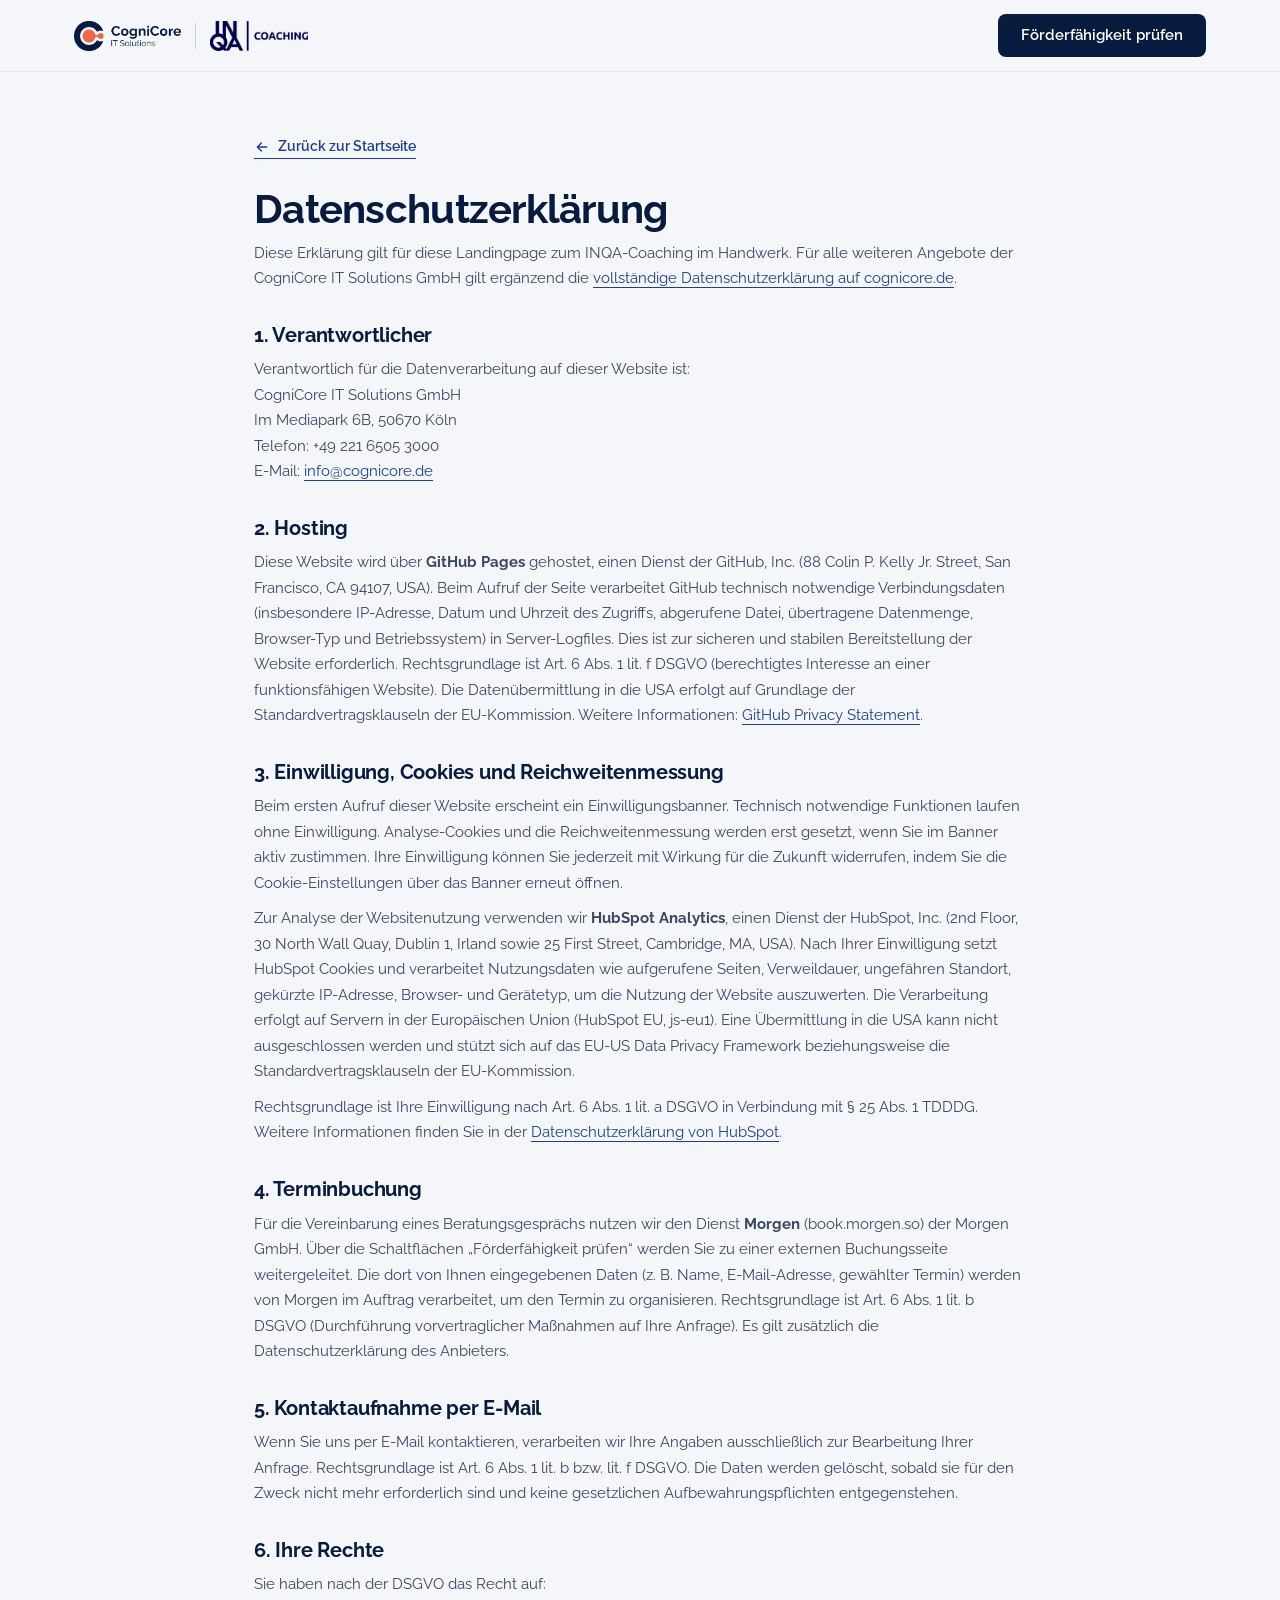
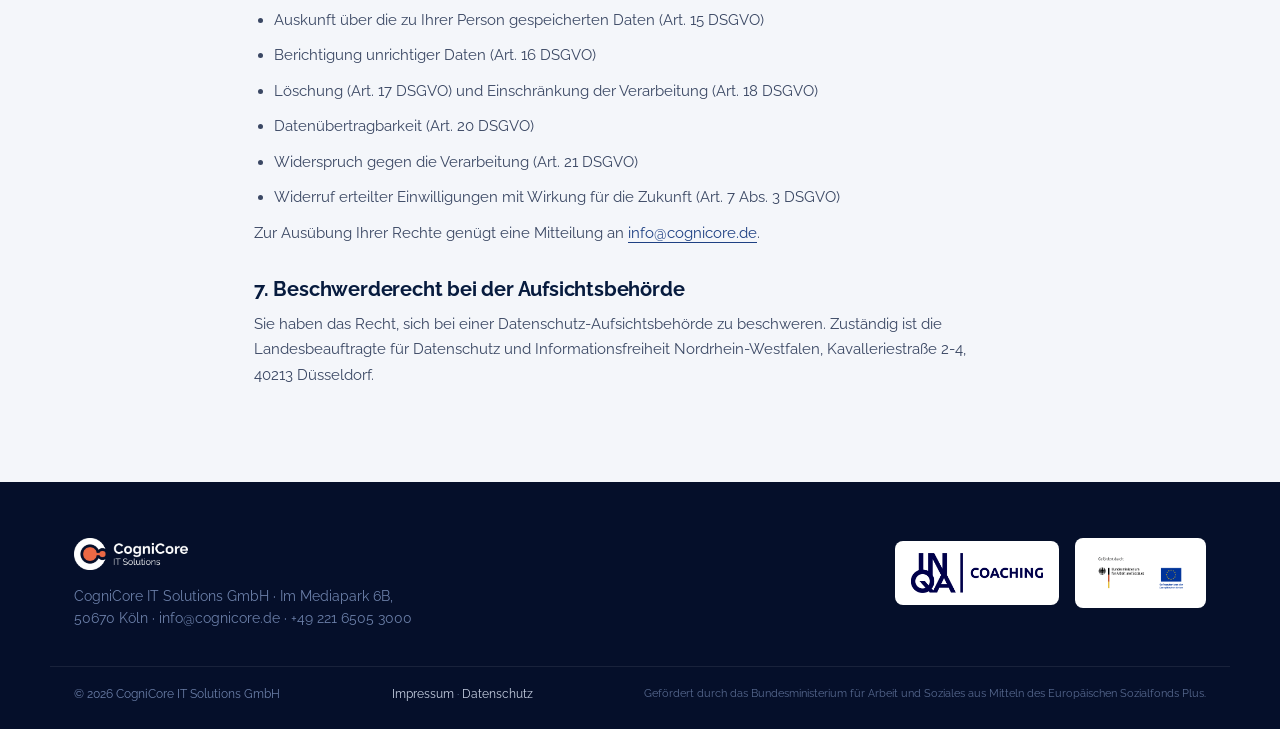
==== commit 33bd90b1: "HubSpot Analytics (EU) eingebunden, Datenschutz auf Einwilligung/Cookies/HubSpot angepasst" ====
--- a/datenschutz.html
+++ b/datenschutz.html
@@ -49,9 +49,22 @@
     USA erfolgt auf Grundlage der Standardvertragsklauseln der EU-Kommission. Weitere
     Informationen: <a href="https://docs.github.com/en/site-policy/privacy-policies/github-general-privacy-statement" target="_blank" rel="noopener">GitHub Privacy Statement</a>.</p>
 
-    <h2>3. Cookies und Tracking</h2>
-    <p>Diese Website setzt <strong>keine Cookies</strong>, kein Analyse- oder Tracking-Tool
-    und keine Werbe-Pixel ein. Es werden keine Nutzungsprofile erstellt.</p>
+    <h2>3. Einwilligung, Cookies und Reichweitenmessung</h2>
+    <p>Beim ersten Aufruf dieser Website erscheint ein Einwilligungsbanner. Technisch notwendige
+    Funktionen laufen ohne Einwilligung. Analyse-Cookies und die Reichweitenmessung werden erst
+    gesetzt, wenn Sie im Banner aktiv zustimmen. Ihre Einwilligung können Sie jederzeit mit Wirkung
+    für die Zukunft widerrufen, indem Sie die Cookie-Einstellungen über das Banner erneut öffnen.</p>
+    <p>Zur Analyse der Websitenutzung verwenden wir <strong>HubSpot Analytics</strong>, einen Dienst
+    der HubSpot, Inc. (2nd Floor, 30 North Wall Quay, Dublin 1, Irland sowie 25 First Street,
+    Cambridge, MA, USA). Nach Ihrer Einwilligung setzt HubSpot Cookies und verarbeitet Nutzungsdaten
+    wie aufgerufene Seiten, Verweildauer, ungefähren Standort, gekürzte IP-Adresse, Browser- und
+    Gerätetyp, um die Nutzung der Website auszuwerten. Die Verarbeitung erfolgt auf Servern in der
+    Europäischen Union (HubSpot EU, js-eu1). Eine Übermittlung in die USA kann nicht ausgeschlossen
+    werden und stützt sich auf das EU-US Data Privacy Framework beziehungsweise die
+    Standardvertragsklauseln der EU-Kommission.</p>
+    <p>Rechtsgrundlage ist Ihre Einwilligung nach Art. 6 Abs. 1 lit. a DSGVO in Verbindung mit
+    § 25 Abs. 1 TDDDG. Weitere Informationen finden Sie in der
+    <a href="https://legal.hubspot.com/de/privacy-policy" target="_blank" rel="noopener">Datenschutzerklärung von HubSpot</a>.</p>
 
     <h2>4. Terminbuchung</h2>
     <p>Für die Vereinbarung eines Beratungsgesprächs nutzen wir den Dienst
@@ -109,5 +122,9 @@
   </div>
 </footer>
 
+<!-- Start of HubSpot Embed Code -->
+<script type="text/javascript" id="hs-script-loader" async defer src="//js-eu1.hs-scripts.com/144804770.js"></script>
+<!-- End of HubSpot Embed Code -->
+
 </body>
 </html>
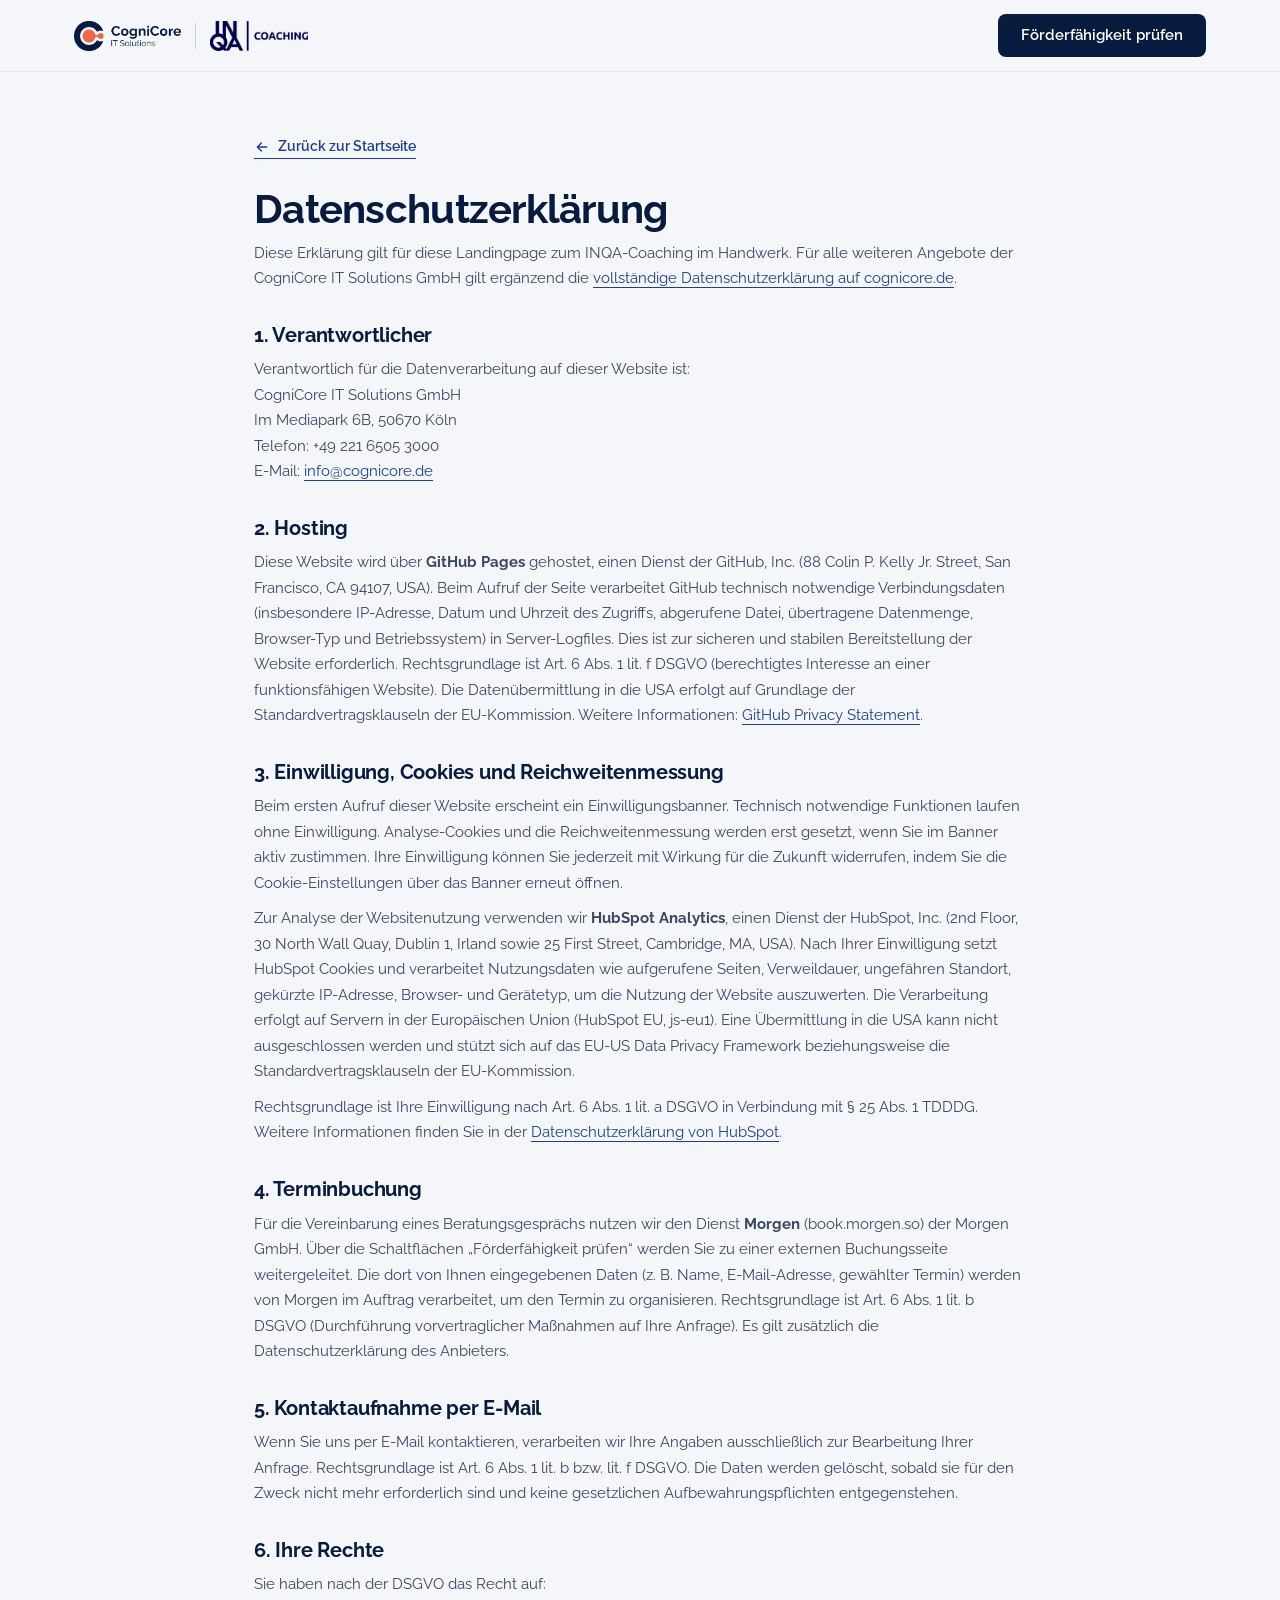
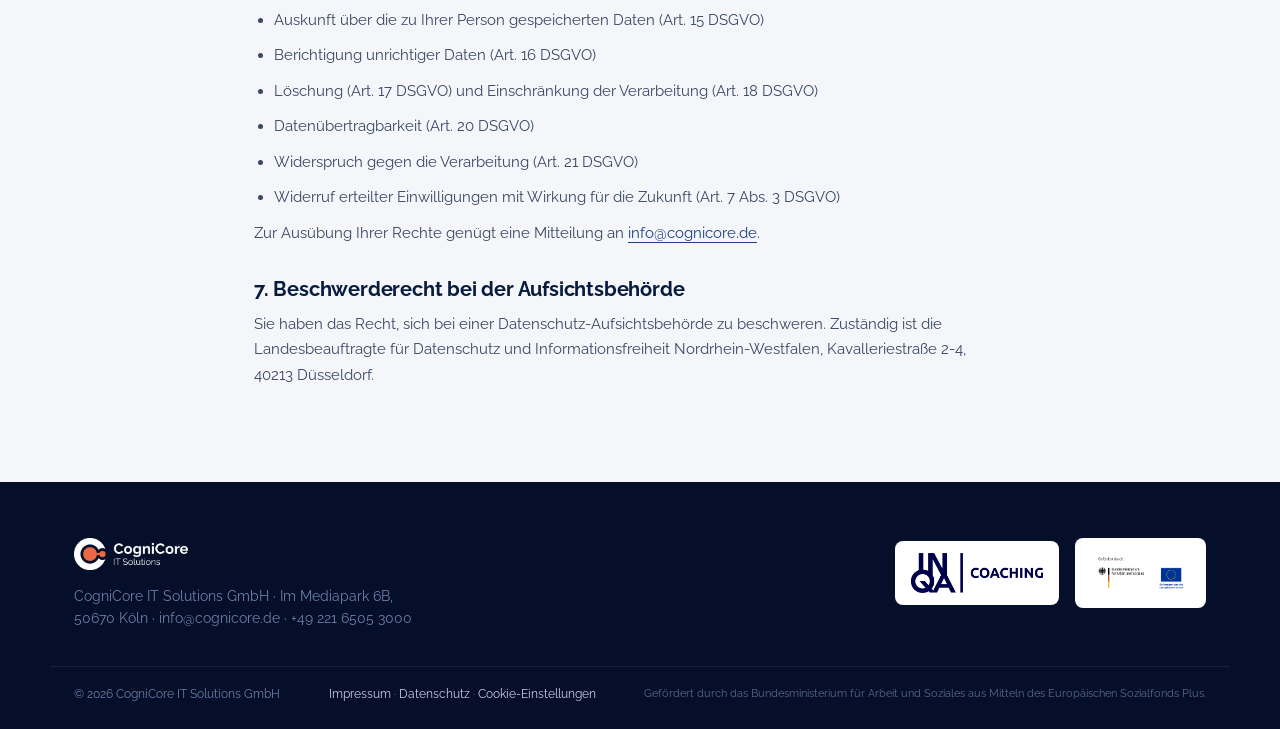
==== commit 0ba4f45f: "Cookie-Einstellungen-Link (HubSpot showBanner) im Footer aller Seiten" ====
--- a/datenschutz.html
+++ b/datenschutz.html
@@ -117,7 +117,7 @@
   </div>
   <div class="foot__legal">
     <span>© 2026 CogniCore IT Solutions GmbH</span>
-    <span><a href="impressum.html">Impressum</a> · <a href="datenschutz.html">Datenschutz</a></span>
+    <span><a href="impressum.html">Impressum</a> · <a href="datenschutz.html">Datenschutz</a> · <button type="button" class="cookie-link" onclick="window._hsp=window._hsp||[];window._hsp.push(['showBanner']);">Cookie-Einstellungen</button></span>
     <span class="sub">Gefördert durch das Bundesministerium für Arbeit und Soziales aus Mitteln des Europäischen Sozialfonds Plus.</span>
   </div>
 </footer>
--- a/styles.css
+++ b/styles.css
@@ -166,6 +166,8 @@
 .foot__legal { max-width: 1180px; margin: 36px auto 0; padding: 18px 24px 0; border-top: 1px solid rgba(255,255,255,.08); display: flex; justify-content: space-between; flex-wrap: wrap; gap: 12px; font-size: 12px; color: #6B7FA8; }
 .foot__legal a { color: var(--cc-fg-on-blue-2); text-decoration: none; border: 0; }
 .foot__legal a:hover { color: var(--cc-orange); }
+.foot__legal .cookie-link { background: none; border: 0; padding: 0; font: inherit; color: var(--cc-fg-on-blue-2); cursor: pointer; }
+.foot__legal .cookie-link:hover { color: var(--cc-orange); }
 .foot__legal .sub { font-size: 11px; opacity: .8; max-width: 620px; }
 
 /* ---------- Hero fact panel ---------- */
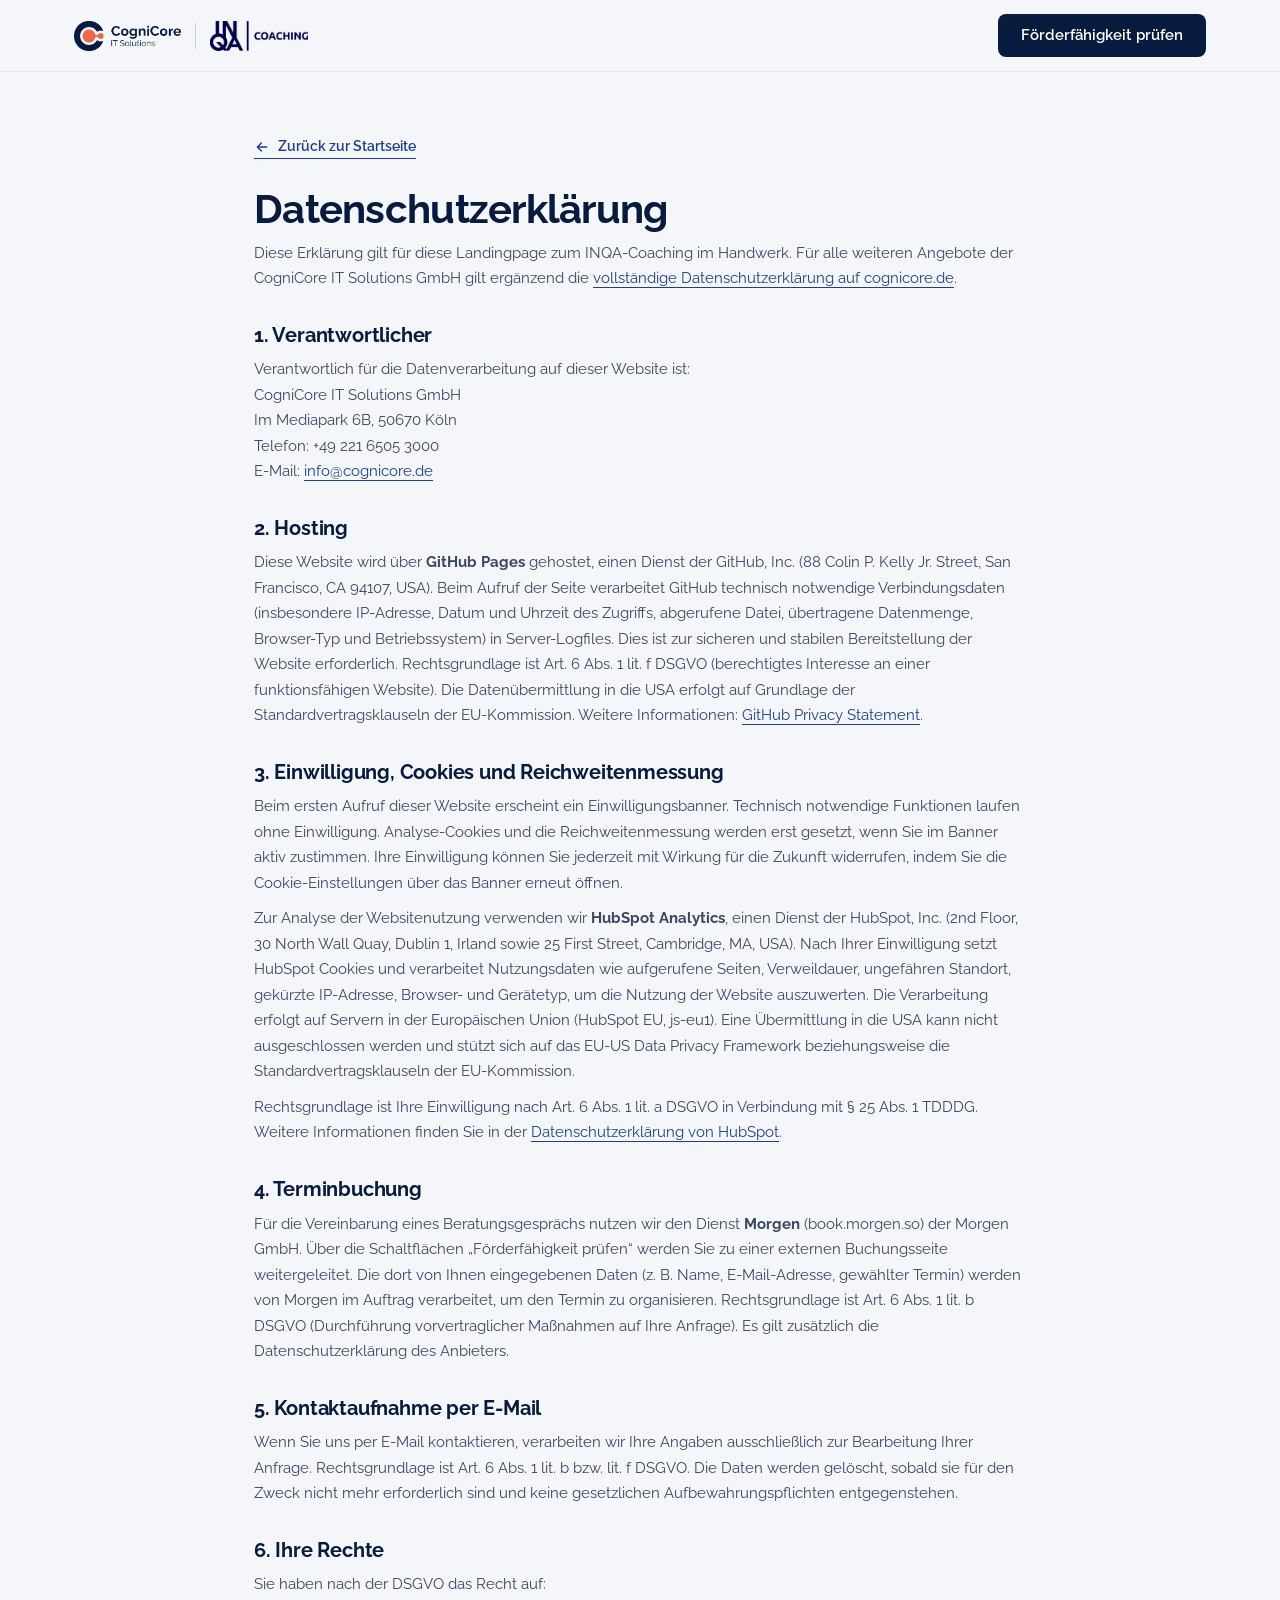
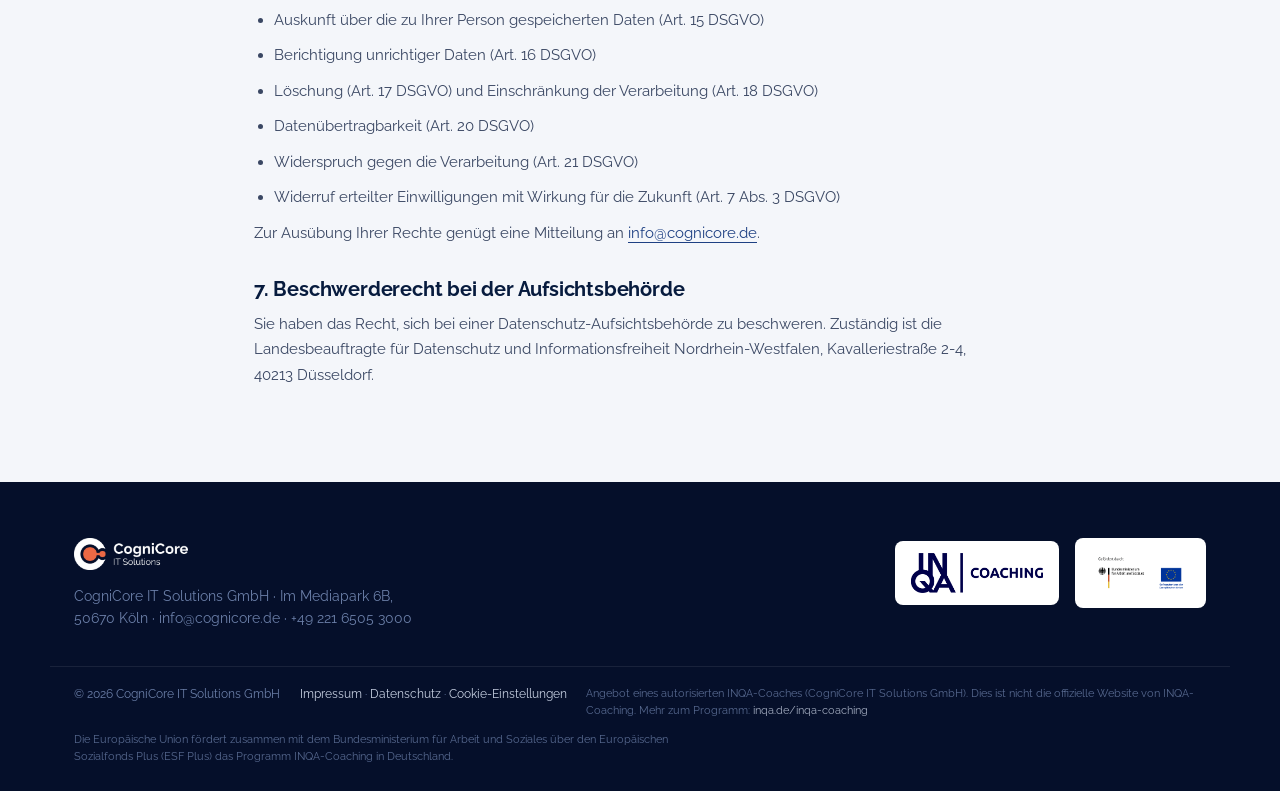
==== commit bf6c6a21: "INQA-Gestaltungsrichtlinien (Handbuch S.67): inqa.de-Link, exakter Förderzusatz, nicht-offiziell-Hin" ====
--- a/datenschutz.html
+++ b/datenschutz.html
@@ -110,7 +110,7 @@
         <p>CogniCore IT Solutions GmbH · Im Mediapark 6B, 50670 Köln · <a href="mailto:info@cognicore.de" style="color:inherit;border:0;">info@cognicore.de</a> · +49 221 6505 3000</p>
       </div>
       <div class="foot__logos">
-        <div class="foot__chip"><img src="assets/logos/inqa-coaching-logo.png" alt="INQA Coaching"></div>
+        <a class="foot__chip" href="https://www.inqa.de/inqa-coaching" target="_blank" rel="noopener" style="border-bottom:0" title="Zum offiziellen INQA-Coaching-Programm"><img src="assets/logos/inqa-coaching-logo.png" alt="INQA Coaching"></a>
         <div class="foot__chip foot__chip--bmas"><img src="assets/logos/bmas-foerderlogo.png" alt="Gefördert durch das Bundesministerium für Arbeit und Soziales, kofinanziert von der Europäischen Union"></div>
       </div>
     </div>
@@ -118,7 +118,8 @@
   <div class="foot__legal">
     <span>© 2026 CogniCore IT Solutions GmbH</span>
     <span><a href="impressum.html">Impressum</a> · <a href="datenschutz.html">Datenschutz</a> · <button type="button" class="cookie-link" onclick="window._hsp=window._hsp||[];window._hsp.push(['showBanner']);">Cookie-Einstellungen</button></span>
-    <span class="sub">Gefördert durch das Bundesministerium für Arbeit und Soziales aus Mitteln des Europäischen Sozialfonds Plus.</span>
+    <span class="sub">Angebot eines autorisierten INQA-Coaches (CogniCore IT Solutions GmbH). Dies ist nicht die offizielle Website von INQA-Coaching. Mehr zum Programm: <a href="https://www.inqa.de/inqa-coaching" target="_blank" rel="noopener">inqa.de/inqa-coaching</a></span>
+    <span class="sub">Die Europäische Union fördert zusammen mit dem Bundesministerium für Arbeit und Soziales über den Europäischen Sozialfonds Plus (ESF Plus) das Programm INQA-Coaching in Deutschland.</span>
   </div>
 </footer>
 
